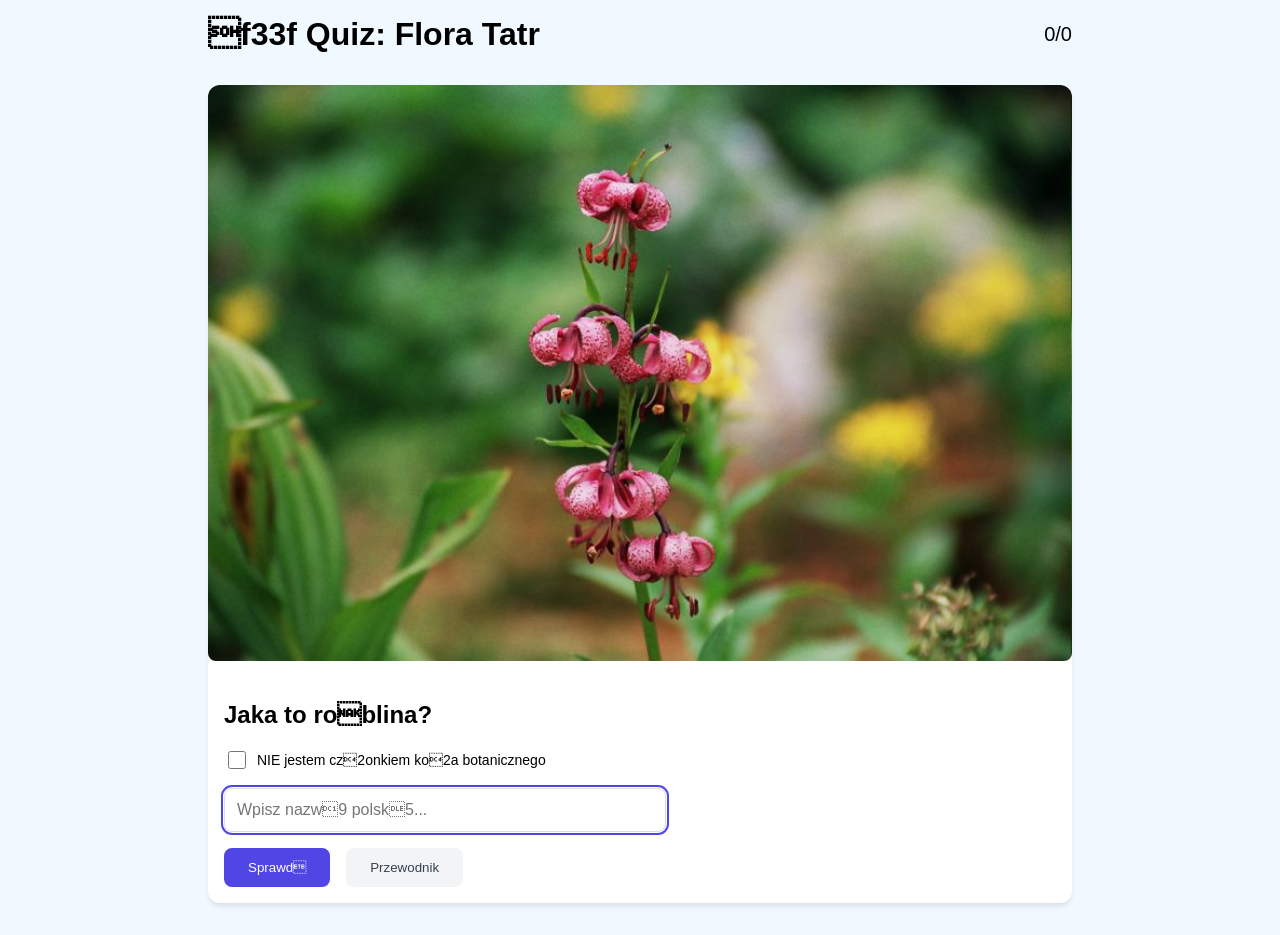
==== index.html @ af36da6c "Fix: usunięto zduplikowane funkcje i poprawiono błąd składni (brakujący przecinek w obiekcie Obuwik " ====
<!DOCTYPE html>
<html lang="pl">
<head>
<meta charset="UTF-8">
<meta name="viewport" content="width=device-width, initial-scale=1.0, viewport-fit=cover">
<title>Tatra Flora Quiz</title>
<style>
body{font-family:-apple-system,BlinkMacSystemFont,"Segoe UI",sans-serif;margin:0;padding:0;background:#f0f9ff;min-height:100vh;display:flex;flex-direction:column}
.container{flex:1;max-width:56rem;margin:0 auto;width:100%;padding:1rem;box-sizing:border-box}
.card{background:#fff;border-radius:0.75rem;box-shadow:0 4px 6px -1px rgba(0,0,0,0.1);margin-bottom:1rem;overflow:hidden}
.card img{width:100%;max-height:400px;object-fit:contain;background:#f8f9fa}
.card>div{padding:1rem}
.btn{padding:0.75rem 1.5rem;border-radius:0.5rem;border:none;cursor:pointer;font-weight:500}
.btn-primary{background:#4f46e5;color:#fff}
.btn-secondary{background:#f3f4f6;color:#374151}
.correct{background:#d1fae5;color:#065f46;padding:0.25rem 0.5rem;border-radius:9999px;font-size:0.75rem}
.wrong{background:#fee2e2;color:#991b1b;padding:0.25rem 0.5rem;border-radius:9999px;font-size:0.75rem}
.modal{position:fixed;top:0;left:0;right:0;bottom:0;background:rgba(0,0,0,0.5);display:flex;align-items:center;justify-content:center;padding:1rem;z-index:100}
.modal-content{background:#fff;border-radius:1rem;padding:1.5rem;max-width:42rem;width:100%;max-height:90vh;overflow-y:auto}
.grid2{display:grid;grid-template-columns:repeat(2,1fr);gap:1rem;margin:1rem 0}
.gallery{display:grid;grid-template-columns:repeat(auto-fit,minmax(120px,1fr));gap:0.75rem;margin:1rem 0}
.gallery img{width:100%;height:150px;object-fit:cover;border-radius:0.25rem}

/* Desktop and iPad - larger images */
@media (min-width: 769px) {
  .card img{max-height:600px}
  .gallery img{height:180px}
  .gallery{grid-template-columns:repeat(auto-fit,minmax(150px,1fr));gap:1rem}
}

/* Plants grid - multi-column layout for study mode */
#plants-grid {
  display: grid;
  grid-template-columns: repeat(auto-fill, minmax(280px, 1fr));
  gap: 1rem;
  width: 100%;
}

/* Responsive adjustments for plants grid */
@media (min-width: 1200px) {
  #plants-grid {
    grid-template-columns: repeat(auto-fill, minmax(250px, 1fr));
  }
}
@media (max-width: 768px) {
  #plants-grid {
    grid-template-columns: repeat(auto-fill, minmax(220px, 1fr));
  }
}
@media (max-width: 480px) {
  #plants-grid {
    grid-template-columns: 1fr;
  }
}

/* Mobile adjustments */
@media (max-width: 768px) {
  .container{padding:0.5rem}
  .card img{max-height:300px}
  .modal-content{max-width:95vw;padding:1rem}
  #answer-input{padding:0.875rem;font-size:1rem}
  body{padding-bottom: env(safe-area-inset-bottom, 0)}
}

/* iPhone specific */
@media (max-width: 400px) {
  .card img{max-height:250px}
  .container{padding:0.5rem 0.25rem}
}

/* Focus state */
#answer-input:focus{
  outline: 2px solid #4f46e5;
  outline-offset: 1px;
}

/* Prevent zoom on mobile */
input[type="text"]{
  font-size: 16px !important;
}


/* Answer options grid */
.answer-options {
  display: grid;
  grid-template-columns: repeat(2, 1fr);
  gap: 0.75rem;
  margin: 1rem 0;
}

.answer-option {
  padding: 0.75rem;
  border: 1px solid #ddd;
  border-radius: 0.5rem;
  background: #fff;
  cursor: pointer;
  text-align: center;
  transition: all 0.2s;
}

.answer-option:hover {
  background: #f8f9fa;
  border-color: #4f46e5;
}

.answer-option.selected {
  background: #4f46e5;
  color: #fff;
  border-color: #4f46e5;
}

.answer-option.correct-answer {
  background: #d1fae5;
  border-color: #065f46;
  color: #065f46;
}

.answer-option.wrong-answer {
  background: #fee2e2;
  border-color: #991b1b;
  color: #991b1b;
}

/* Checkbox styling */
.not-member-checkbox {
  display: flex;
  align-items: center;
  gap: 0.5rem;
  margin: 1rem 0;
  font-size: 0.875rem;
}

.not-member-checkbox input[type="checkbox"] {
  width: 18px;
  height: 18px;
  cursor: pointer;
}
</style>
</head>
<body>
<div id="app" style="flex:1;display:flex;flex-direction:column">
  <div class="container" id="main-container">
    <header style="display:flex;justify-content:space-between;align-items:center;margin-bottom:2rem">
      <h1 style="margin:0">f33f Quiz: Flora Tatr</h1>
      <span id="score" style="font-size:1.25rem;font-weight:500">0/0</span>
    </header>
    <div class="card" id="quiz-card">
      <img id="plant-image" src="" style="width:100%;max-height:600px;object-fit:contain;background:#f8f9fa;border-radius:0.5rem" />
      <div style="padding:1rem">
        <h2 id="question">Jaka to roblina?</h2>
        
        <!-- Checkbox for non-members -->
        <div class="not-member-checkbox">
          <input type="checkbox" id="not-member-checkbox" onchange="toggleAnswerOptions()" />
          <label for="not-member-checkbox">NIE jestem cz2onkiem ko2a botanicznego</label>
        </div>
        
        <!-- Standard text input -->
        <input type="text" id="answer-input" placeholder="Wpisz nazw9 polsk5..." style="width:50%;padding:0.75rem;border:1px solid #ddd;border-radius:0.5rem;margin:1rem 0" onkeypress="if(event.key==='Enter') checkAnswer()" />
        
        <!-- Answer options (hidden by default) -->
        <div id="answer-options-container" style="display: none;">
          <div class="answer-options" id="answer-options"></div>
        </div>
        
        <div style="display:flex;gap:1rem">
          <button onclick="checkAnswer()" class="btn btn-primary">Sprawd</button>
          <button onclick="showStudy()" class="btn btn-secondary">Przewodnik</button>
        </div>
      </div>
    </div>
    <div id="study-mode" style="display:none">
      <header style="margin-bottom:2rem">
        <h1 style="font-size:1.5rem;font-weight:700">f4da Przewodnik po florze Tatr</h1>
        <button onclick="showQuiz()" class="btn btn-primary">Wr207 do quizu</button>
      </header>
      <div id="plants-grid"></div>
    </div>
  </div>
  <div id="plant-modal" class="modal" style="display:none" onclick="closeModal()">
    <div class="modal-content" onclick="event.stopPropagation()">
      <h2 id="modal-title"></h2>
      <p id="modal-latin" style="font-style:italic"></p>
      <div class="gallery" id="modal-gallery"></div>
      <p id="modal-description"></p>
      <div class="grid2">
        <div><h4>Siedlisko:</h4><p id="modal-habitat"></p></div>
        <div><h4>Okres:</h4><p id="modal-bloom"></p></div>
        <div><h4>Wyst9powanie:</h4><p id="modal-altitude"></p></div>
        <div><h4>Strefy:</h4><p id="modal-zones"></p></div>
        <div><h4>Pod2oce:</h4><p id="modal-limestone"></p></div>
      </div>
      <h4>Cechy:</h4>
      <ul id="modal-characteristics" style="list-style-type:disc;list-style-position:inside"></ul>
      <button onclick="closeModal()" class="btn btn-primary">Zamknij</button>
    </div>
  </div>
</div>

<script>
// Function to get image URL - ONLY local images supported
function getWikiUrl(filename) {
  // Only local images are supported (in images/ folder)
  // This ensures we don't have issues with external sources
  if (filename.startsWith('images/')) {
    return filename;
  }
  
  // Fallback: if somehow a non-local path is used, return placeholder
  console.warn('Non-local image path detected:', filename);
  return 'data:image/svg+xml,%3Csvg xmlns=%22http://www.w3.org/2000/svg%22 viewBox=%220 0 400 200%22%3E%3Crect fill=%22%23f0f0f0%22 width=%22400%22 height=%22200%22/%3E%3Ctext x=%22200%22 y=%22100%22 text-anchor=%22middle%22 dy=%22.3em%22 fill=%22%23666%22 font-family=%22Arial%22 font-size=%2214%22%3ENo image%3C/text%3E%3C/svg%3E';
}


// Related plants for answer options (Tatra plants that are related to each other)
const relatedPlantsMap = {
  "Arcydziegiel litwor": ["Aster alpejski", "Sasanka alpejska", "Obuwik pospolity"],
  "Aster alpejski": ["Arcydziegiel litwor", "Sasanka alpejska", "Szafran spiski"],
  "Szafran spiski": ["Aster alpejski", "Sasanka alpejska", "Arcydziegiel litwor"],
  "Obuwik pospolity": ["Arcydziegiel litwor", "Aster alpejski", "Sasanka alpejska"],
  "Sasanka alpejska": ["Aster alpejski", "Arcydziegiel litwor", "Szafran spiski"],
  "Dziewi97si2 bez2odygowy": ["Aster alpejski", "Sasanka alpejska", "Lilia z2otog242w"],
  "Lilia z2otog242w": ["Dziewi97si2 bez2odygowy", "Aster alpejski", "Sasanka alpejska"]
};

const plants = [
  {
    id: 1,
    n: "Arcydzie9giel litwor",
    l: "Angelica archangelica",
    d: "Okaza2a roblina dorastaj5ca do 2,5 m wysokobci. 1odyga gruba, naga, bruzdowana. Libcie duce, 3-4-krotnie pierzaste. Kwiaty zebrane w duce, kuliste baldachy z2ocone, zielonkawo-c2te. Robnie w miejscach wilgotnych, na brzegach potok2w, w zio2oroblach wysokog2rskich.",
    h: "Zio2orobla, utrwalone piargi, brzegi potok2w",
    b: "VII-VIII",
    a: "700-2600m",
    z: ["regiel dolny", "regiel g2rny", "kosodrzewina", "hale", "turnie"],
    i: [
      "images/arcydziegiel_litwor_1.jpg",
      "images/arcydziegiel_litwor_2.jpg",
      "images/arcydziegiel_litwor_3.jpg",
      "images/arcydziegiel_litwor_4.jpg"
    ],
    c: ["Roblina dwuletnia i bylina", "Kwiaty zielonkawo-c2te", "Libcie ciemnozielone", "1odyga bruzdowana"],
    pL: false
  },
  {
    id: 2,
    n: "Aster alpejski",
    l: "Aster alpinus",
    d: "Bylina o wzniesionym, k9piastym pokroju, osi5gaj5ca 10-20 cm wysokobci. Libcie odziomkowe 2opatkowe, libcie 2odygowe lancetowate. Kwiaty j9zyczkowe fioletowe, rurkowate c2te, zebrane w koszyczki. Robnie na skalnych p2kach, w szczelinach ska2, na wirku wapiennym.",
    h: "Murawy, na pod2ocu zasobnym w w9glan wapnia",
    b: "VII-VIII",
    a: "700-2600m",
    z: ["regiel dolny", "regiel g2rny", "kosodrzewina", "hale", "turnie"],
    i: [
      "images/aster_alpejski_1.jpg",
      "images/aster_alpejski_2.jpg",
      "images/aster_alpejski_3.jpg",
      "images/aster_alpejski_4.jpg"
    ],
    c: ["Bylina z grubym, rozga29zionym k25czem", "Kwiaty fioletowe z c2tym brodkiem", "Roblina wapieniolubna", "Niska, k9pkowa"],
    pL: true
  },
  {
    id: 3,
    n: "Szafran spiski",
    l: "Crocus scepusiensis",
    d: "Niska roblina cebulowa osi5gaj5ca 5-15 cm wysokobci. Libcie w5skie, trawiaste, wyrastaj5ce bezpobrednio z cebuli. Kwiaty pojedyncze, fioletowe z bia2ymi paskami, z c2tym gard2em, pojawiaj5 si9 wczesn5 wiosn5. Robnie na trawiastych zboczach, w murawach i na skalistych terenach. Gatunek endemiczny dla Tatr Zachodnich.",
    h: "Murawy, trawiaste zbocza, tereny skaliste",
    b: "III-IV",
    a: "800-2000m",
    z: ["regiel dolny", "regiel g2rny", "kosodrzewina"],
    i: ["images/szafran_spiski_1.jpg",
      "images/szafran_spiski_2.jpeg",
      "images/szafran_spiski_3.jpeg",
      "images/szafran_spiski_4.jpeg"],
    c: ["Roblina cebulowa", "Kwiaty fioletowe z bia2ymi paskami", "Wczesnowiosenny", "Gatunek endemiczny Karpat Zachodnich"],
    pL: false
  },
  {
    id: 4,
    n: "Obuwik pospolity",
    l: "Cypripedium calceolus",
    d: "Bylina z rodziny storczykowatych, osi5gaj5ca 20-60 cm wysokobci. Charakterystyczne kwiaty w kszta2cie pantofelka, c2te z br5zowymi y2kami. Libcie szerokoeliptyczne, ow2osione. Robnie w cienistych lasach, na wilgotnych glebach wapiennych. Jedna z najpi9kniejszych i najrzadszych roblin tatrza4skich.",
    h: "Cieniste lasy libciaste i mieszane, wilgotne gleby wapienne",
    b: "V-VI",
    a: "500-1800m",
    z: ["regiel dolny", "regiel g2rny"],
    i: [
      "images/obuwik_pospolity_1.jpg",
      "images/obuwik_pospolity_2.jpg",
      "images/obuwik_pospolity_3.jpg",
      "images/obuwik_pospolity_4.jpg"
    ],
    c: ["Kwiat w kszta2cie pantofelka", "Roblina chroniona", "Wapieniolubna", "Siedlisko cieniste i wilgotne"],
    pL: true
  },
  {
    id: 5,
    n: "Sasanka alpejska",
    l: "Pulsatilla alpina",
    d: "Bylina z rodziny jaskrowatych, osi5gaj5ca 5-20 cm wysokobci. Libcie odziomkowe d2oniasto podzielone na w5skie odcinki, ow2osione. Kwiaty pojedyncze, dzwonkowate, bia2e do fioletowych, pojawiaj5 si9 wczesn5 wiosn5. Owocem jest nie2upka z puszystym ogonkiem. Robnie na trawiastych zboczach, w murawach alpejskich i na skalistych terenach. Gatunek charakterystyczny dla pi9tr alpejskiego i subalpejskiego.",
    h: "Murawy alpejskie, trawiaste zbocza, tereny skaliste",
    b: "V-VII",
    a: "1200-2500m",
    z: ["regiel g2rny", "kosodrzewina", "hale", "turnie"],
    i: [
      "images/sasanka_alpejska_1.jpg",
      "images/sasanka_alpejska_2.jpg",
      "images/sasanka_alpejska_3.jpg",
      "images/sasanka_alpejska_4.jpg"
    ],
    c: ["Bylina z rodziny jaskrowatych", "Kwiaty dzwonkowate bia2e do fioletowe", "Libcie ow2osione", "Roblina wiosennokwitn5ca"],
    pL: false
  },
  {
    id: 6,
    n: "Dziewi97si2 bez2odygowy",
    l: "Carlina acaulis",
    d: "Bylina z rodziny astrowatych, charakterystyczna budowa. Libcie odziomkowe, duce, kolczaste, bia2o ow2osione od spodu. Kwiaty r2owe, zebrane w duce koszyczki na szczycie 2odygi. Robnie na murawach, w zio2oroblach i na skalistych zboczach. Gatunek pospolity w Tatrach.",
    h: "Murawy, zio2orobla, skaliste zbocza",
    b: "VII-IX",
    a: "1000-2300m",
    z: ["regiel g2rny", "kosodrzewina", "hale"],
    i: [
      "images/dziewiecsil_bezlodygowy_1.jpg",
      "images/dziewiecsil_bezlodygowy_2.jpg",
      "images/dziewiecsil_bezlodygowy_3.jpg",
      "images/dziewiecsil_bezlodygowy_4.jpg"
    ],
    c: ["Libcie kolczaste", "Kwiaty r2owe", "Bylina wieloletnia", "Odporna na susz9"],
    pL: true
  },
  {
    id: 7,
    n: "Lilia z2otog242w",
    l: "Lilium martagon",
    d: "Okaza2a bylina cebulowa osi5gaj5ca 50-150 cm wysokobci. 1odyga prosta, libcie lancetowate, u2ocone w ok2ki. Kwiaty duce, dzwonkowate, purpurowo-czerwone z ciemnymi plamkami, zwisaj5ce. Robnie w cieniastych lasach, na wilgotnych glebach, w zaroblach. Jedna z najpi9kniejszych tatrza4skich roblin kwiatowych.",
    h: "Cieniste lasy libciaste, zarobla, wilgotne wiry",
    b: "VI-VII",
    a: "800-1800m",
    z: ["regiel dolny", "regiel g2rny"],
    i: [
      "images/lilia_zlotoglow_1.jpg",
      "images/lilia_zlotoglow_2.jpg",
      "images/lilia_zlotoglow_3.jpg",
      "images/lilia_zlotoglow_4.jpg"
    ],
    c: ["Kwiaty dzwonkowate purpurowo-czerwone", "Roblina cebulowa", "Chroniona", "Wilgociolubna"],
    pL: true
  },

];

let currentPlant = null;
let score = 0;
let attempts = 0;
let selectedOption = null;

function toggleAnswerOptions() {
  const checkbox = document.getElementById('not-member-checkbox');
  const optionsContainer = document.getElementById('answer-options-container');
  const textInput = document.getElementById('answer-input');
  
  if (checkbox.checked) {
    optionsContainer.style.display = 'block';
    textInput.style.display = 'none';
    generateAnswerOptions();
  } else {
    optionsContainer.style.display = 'none';
    textInput.style.display = 'block';
    selectedOption = null;
    updateAnswerOptions();
  }
}

function generateAnswerOptions() {
  if (!currentPlant) return;
  
  const optionsContainer = document.getElementById('answer-options');
  optionsContainer.innerHTML = '';
  
  const relatedPlants = relatedPlantsMap[currentPlant.n] || [];
  const wrongAnswers = [];
  const allPlants = plants.filter(p => p.n !== currentPlant.n);
  
  for (const relatedName of relatedPlants) {
    const relatedPlant = allPlants.find(p => p.n === relatedName);
    if (relatedPlant && wrongAnswers.length < 3) {
      wrongAnswers.push(relatedPlant.n);
    }
  }
  
  while (wrongAnswers.length < 3 && allPlants.length > 0) {
    const randomPlant = allPlants[Math.floor(Math.random() * allPlants.length)];
    if (!wrongAnswers.includes(randomPlant.n)) {
      wrongAnswers.push(randomPlant.n);
    }
  }
  
  const allOptions = [currentPlant.n, ...wrongAnswers];
  const shuffledOptions = shuffleArray(allOptions);
  
  shuffledOptions.forEach((option, index) => {
    const optionElement = document.createElement('div');
    optionElement.className = 'answer-option';
    optionElement.textContent = option;
    optionElement.onclick = () => selectAnswerOption(option, optionElement);
    optionsContainer.appendChild(optionElement);
  });
}

function shuffleArray(array) {
  const newArray = [...array];
  for (let i = newArray.length - 1; i > 0; i--) {
    const j = Math.floor(Math.random() * (i + 1));
    [newArray[i], newArray[j]] = [newArray[j], newArray[i]];
  }
  return newArray;
}

function selectAnswerOption(option, element) {
  const allOptions = document.querySelectorAll('.answer-option');
  allOptions.forEach(opt => {
    opt.classList.remove('selected');
  });
  element.classList.add('selected');
  selectedOption = option;
  
  // Auto-check: od razu sprawdz odpowiedz po wyborze
  const checkbox = document.getElementById('not-member-checkbox');
  if (checkbox.checked) {
    checkAnswer();
  }
}

function updateAnswerOptions() {
  if (!currentPlant) return;
  
  const options = document.querySelectorAll('.answer-option');
  options.forEach(opt => {
    if (opt.textContent === currentPlant.n) {
      opt.classList.add('correct-answer');
      opt.classList.remove('wrong-answer', 'selected');
    } else {
      opt.classList.add('wrong-answer');
      opt.classList.remove('correct-answer', 'selected');
    }
  });
}

// Mobile keyboard handling
function adjustLayoutForKeyboard() {
  const container = document.getElementById('main-container');
  const input = document.getElementById('answer-input');
  
  if (/iPhone|iPad|iPod/i.test(navigator.userAgent)) {
    input.addEventListener('focus', function() {
      setTimeout(() => {
        container.style.paddingBottom = '200px';
        window.scrollTo({ top: 0, behavior: 'smooth' });
      }, 100);
    });
    
    input.addEventListener('blur', function() {
      container.style.paddingBottom = '';
    });
  }
}

function showQuiz() {
  document.getElementById('quiz-card').style.display = 'block';
  document.getElementById('study-mode').style.display = 'none';
  nextPlant();
  adjustLayoutForKeyboard();
}

function showStudy() {
  document.getElementById('quiz-card').style.display = 'none';
  document.getElementById('study-mode').style.display = 'block';
  renderPlantsGrid();
}

function nextPlant() {
  currentPlant = plants[Math.floor(Math.random() * plants.length)];
  // Randomly select one of the plant's images
  const randomImageIndex = Math.floor(Math.random() * currentPlant.i.length);
  const imgUrl = getWikiUrl(currentPlant.i[randomImageIndex]);
  document.getElementById('plant-image').src = imgUrl;
  document.getElementById('answer-input').value = '';
  document.getElementById('question').textContent = 'Jaka to roblina?';
  document.getElementById('score').textContent = score + '/' + attempts;
  document.getElementById('answer-input').style.display = 'block';
  document.getElementById('not-member-checkbox').checked = false;
  document.getElementById('answer-options-container').style.display = 'none';
  selectedOption = null;
  document.getElementById('answer-input').focus();
}

function checkAnswer() {
  const checkbox = document.getElementById('not-member-checkbox');
  const userAnswer = document.getElementById('answer-input').value.trim();
  
  if (!currentPlant) return;

  attempts++;
  document.getElementById('score').textContent = score + '/' + attempts;

  let isCorrect = false;
  
  if (checkbox.checked) {
    if (selectedOption === currentPlant.n) {
      isCorrect = true;
      score++;
      document.getElementById('question').innerHTML = '<span class="correct">f5f7 Poprawna odpowiedz!</span> ' + currentPlant.n;
      updateAnswerOptions();
    } else if (selectedOption) {
      document.getElementById('question').innerHTML = '<span class="wrong">f534 Sprobuj ponownie</span> ' + currentPlant.n;
      updateAnswerOptions();
    } else {
      document.getElementById('question').innerHTML = '<span class="wrong">f534 Wybierz odpowiedz</span> ' + currentPlant.n;
      return;
    }
  } else {
    if (!userAnswer) return;
    
    if (userAnswer.toLowerCase() === currentPlant.n.toLowerCase()) {
      isCorrect = true;
      score++;
      document.getElementById('question').innerHTML = '<span class="correct">f5f7 Poprawna odpowiedz!</span> ' + currentPlant.n;
    } else {
      document.getElementById('question').innerHTML = '<span class="wrong">f534 Sprobuj ponownie</span> ' + currentPlant.n;
    }
  }

  if (checkbox.checked) {
    const allOptions = document.querySelectorAll('.answer-option');
    allOptions.forEach(opt => {
      opt.style.cursor = 'not-allowed';
      opt.onclick = null;
    });
  } else {
    document.getElementById('answer-input').style.display = 'none';
  }

  // Show plant details in modal after checking answer
  setTimeout(() => {
    showPlantDetails(currentPlant);
  }, 500);
}

function renderPlantsGrid() {
  const grid = document.getElementById('plants-grid');
  grid.innerHTML = '';
  plants.forEach(plant => {
    const card = document.createElement('div');
    card.className = 'card';
    card.onclick = () => showPlantDetails(plant);
    const imgUrl = getWikiUrl(plant.i[0]);
    card.innerHTML = `
      <img src="${imgUrl}" alt="${plant.n}" style="width:100%;max-height:400px;object-fit:contain;background:#f8f9fa" onerror="this.src='data:image/svg+xml,%3Csvg xmlns=%22http://www.w3.org/2000/svg%22 viewBox=%220 0 400 200%22%3E%3Crect fill=%22%23f0f0f0%22 width=%22400%22 height=%22200%22/%3E%3Ctext x=%22200%22 y=%22100%22 text-anchor=%22middle%22 dy=%22.3em%22 fill=%22%23666%22 font-family=%22Arial%22 font-size=%2214%22%3ENo image%3C/text%3E%3C/svg%3E'"; this.style.background='%23f8f9fa'">
      <div>
        <h3>${plant.n}</h3>
        <p style="font-size:0.875rem;color:#666">${plant.l}</p>
        <p style="font-size:0.875rem;color:#2563eb;margin-top:0.5rem">Kliknij, aby zobaczyc wiecej</p>
      </div>
    `;
    grid.appendChild(card);
  });
}

function showPlantDetails(plant, isCorrect = null) {
  document.getElementById('modal-title').textContent = plant.n;
  document.getElementById('modal-latin').textContent = plant.l;
  
  document.getElementById('modal-description').textContent = plant.d;
  document.getElementById('modal-habitat').textContent = plant.h;
  document.getElementById('modal-bloom').textContent = plant.b;
  document.getElementById('modal-altitude').textContent = plant.a;
  document.getElementById('modal-zones').textContent = plant.z.join(', ');
  document.getElementById('modal-limestone').textContent = plant.pL ? 'Woli podloze wapienne' : 'Spotykana glownie na granicie i wapieniu';
  
  // Render gallery with all plant images
  const gallery = document.getElementById('modal-gallery');
  gallery.innerHTML = '';
  plant.i.forEach(imgPath => {
    const img = document.createElement('img');
    const imgUrl = getWikiUrl(imgPath);
    img.src = imgUrl;
    img.alt = plant.n;
    img.onerror = function() {
      this.src = 'data:image/svg+xml,%3Csvg xmlns=%22http://www.w3.org/2000/svg%22 width=%22100%22 height=%22100%22%3E%3Crect fill=%22%23ddd%22 width=%22100%22 height=%22100%22/%3E%3Ctext x=%2250%25%22 y=%2250%25%22 text-anchor=%22middle%22 dy=%22.3em%22 fill=%22%23999%22 font-size=%2212%22%3ENo img%3C/text%3E%3C/svg%3E';
    };
    gallery.appendChild(img);
  });
  
  const charList = document.getElementById('modal-characteristics');
  charList.innerHTML = '';
  plant.c.forEach(char => {
    const li = document.createElement('li');
    li.textContent = char;
    charList.appendChild(li);
  });
  document.getElementById('plant-modal').style.display = 'flex';
}

function closeModal() {
  document.getElementById('plant-modal').style.display = 'none';
  // Continue to next plant after closing modal
  setTimeout(() => {
    nextPlant();
  }, 300);
}

// Initialize
showQuiz();

// Handle keyboard visibility changes (iOS)
window.visualViewport?.addEventListener('resize', function() {
  const container = document.getElementById('main-container');
  if (window.visualViewport.height < window.innerHeight * 0.7) {
    container.style.paddingBottom = '150px';
  } else {
    container.style.paddingBottom = '';
  }
});
</script>
</body>
</html>
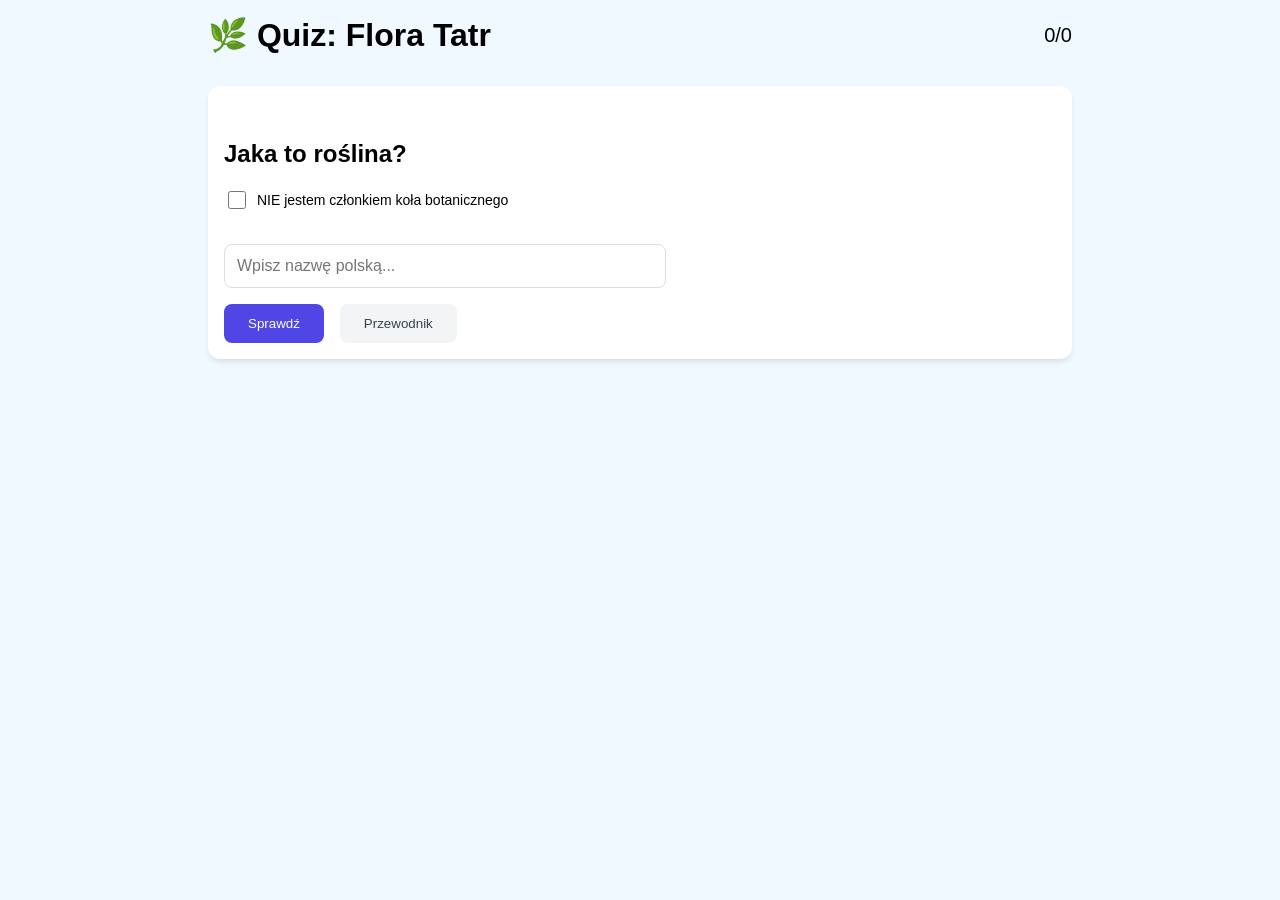
==== commit b2ff9322: "Fix: usunięto zduplikowane funkcje i zduplikowaną mapę relatedPlantsMap, dodano brakujący przecinek " ====
--- a/index.html
+++ b/index.html
@@ -141,22 +141,22 @@
 <div id="app" style="flex:1;display:flex;flex-direction:column">
   <div class="container" id="main-container">
     <header style="display:flex;justify-content:space-between;align-items:center;margin-bottom:2rem">
-      <h1 style="margin:0">f33f Quiz: Flora Tatr</h1>
+      <h1 style="margin:0">🌿 Quiz: Flora Tatr</h1>
       <span id="score" style="font-size:1.25rem;font-weight:500">0/0</span>
     </header>
     <div class="card" id="quiz-card">
       <img id="plant-image" src="" style="width:100%;max-height:600px;object-fit:contain;background:#f8f9fa;border-radius:0.5rem" />
       <div style="padding:1rem">
-        <h2 id="question">Jaka to roblina?</h2>
+        <h2 id="question">Jaka to roślina?</h2>
         
         <!-- Checkbox for non-members -->
         <div class="not-member-checkbox">
           <input type="checkbox" id="not-member-checkbox" onchange="toggleAnswerOptions()" />
-          <label for="not-member-checkbox">NIE jestem cz2onkiem ko2a botanicznego</label>
+          <label for="not-member-checkbox">NIE jestem członkiem koła botanicznego</label>
         </div>
         
         <!-- Standard text input -->
-        <input type="text" id="answer-input" placeholder="Wpisz nazw9 polsk5..." style="width:50%;padding:0.75rem;border:1px solid #ddd;border-radius:0.5rem;margin:1rem 0" onkeypress="if(event.key==='Enter') checkAnswer()" />
+        <input type="text" id="answer-input" placeholder="Wpisz nazwę polską..." style="width:50%;padding:0.75rem;border:1px solid #ddd;border-radius:0.5rem;margin:1rem 0" onkeypress="if(event.key==='Enter') checkAnswer()" />
         
         <!-- Answer options (hidden by default) -->
         <div id="answer-options-container" style="display: none;">
@@ -164,15 +164,15 @@
         </div>
         
         <div style="display:flex;gap:1rem">
-          <button onclick="checkAnswer()" class="btn btn-primary">Sprawd</button>
+          <button onclick="checkAnswer()" class="btn btn-primary">Sprawdź</button>
           <button onclick="showStudy()" class="btn btn-secondary">Przewodnik</button>
         </div>
       </div>
     </div>
     <div id="study-mode" style="display:none">
       <header style="margin-bottom:2rem">
-        <h1 style="font-size:1.5rem;font-weight:700">f4da Przewodnik po florze Tatr</h1>
-        <button onclick="showQuiz()" class="btn btn-primary">Wr207 do quizu</button>
+        <h1 style="font-size:1.5rem;font-weight:700">📚 Przewodnik po florze Tatr</h1>
+        <button onclick="showQuiz()" class="btn btn-primary">Wróć do quizu</button>
       </header>
       <div id="plants-grid"></div>
     </div>
@@ -186,9 +186,9 @@
       <div class="grid2">
         <div><h4>Siedlisko:</h4><p id="modal-habitat"></p></div>
         <div><h4>Okres:</h4><p id="modal-bloom"></p></div>
-        <div><h4>Wyst9powanie:</h4><p id="modal-altitude"></p></div>
+        <div><h4>Występowanie:</h4><p id="modal-altitude"></p></div>
         <div><h4>Strefy:</h4><p id="modal-zones"></p></div>
-        <div><h4>Pod2oce:</h4><p id="modal-limestone"></p></div>
+        <div><h4>Podłoże:</h4><p id="modal-limestone"></p></div>
       </div>
       <h4>Cechy:</h4>
       <ul id="modal-characteristics" style="list-style-type:disc;list-style-position:inside"></ul>
@@ -219,133 +219,134 @@
   "Szafran spiski": ["Aster alpejski", "Sasanka alpejska", "Arcydziegiel litwor"],
   "Obuwik pospolity": ["Arcydziegiel litwor", "Aster alpejski", "Sasanka alpejska"],
   "Sasanka alpejska": ["Aster alpejski", "Arcydziegiel litwor", "Szafran spiski"],
-  "Dziewi97si2 bez2odygowy": ["Aster alpejski", "Sasanka alpejska", "Lilia z2otog242w"],
-  "Lilia z2otog242w": ["Dziewi97si2 bez2odygowy", "Aster alpejski", "Sasanka alpejska"]
+  "Dziewięćsił bezłodygowy": ["Aster alpejski", "Sasanka alpejska", "Lilia złotogłów"],
+  "Lilia złotogłów": ["Dziewięćsił bezłodygowy", "Aster alpejski", "Sasanka alpejska"]
 };
 
 const plants = [
   {
     id: 1,
-    n: "Arcydzie9giel litwor",
+    n: "Arcydzięgiel litwor",
     l: "Angelica archangelica",
-    d: "Okaza2a roblina dorastaj5ca do 2,5 m wysokobci. 1odyga gruba, naga, bruzdowana. Libcie duce, 3-4-krotnie pierzaste. Kwiaty zebrane w duce, kuliste baldachy z2ocone, zielonkawo-c2te. Robnie w miejscach wilgotnych, na brzegach potok2w, w zio2oroblach wysokog2rskich.",
-    h: "Zio2orobla, utrwalone piargi, brzegi potok2w",
+    d: "Okazała roślina dorastająca do 2,5 m wysokości. Łodyga gruba, naga, bruzdowana. Liście duże, 3-4-krotnie pierzaste. Kwiaty zebrane w duże, kuliste baldachy złocone, zielonkawo-żółte. Rośnie w miejscach wilgotnych, na brzegach potoków, w ziołoroślach wysokogórskich.",
+    h: "Ziołorośla, utrwalone piargi, brzegi potoków",
     b: "VII-VIII",
     a: "700-2600m",
-    z: ["regiel dolny", "regiel g2rny", "kosodrzewina", "hale", "turnie"],
+    z: ["regiel dolny", "regiel górny", "kosodrzewina", "hale", "turnie"],
     i: [
       "images/arcydziegiel_litwor_1.jpg",
       "images/arcydziegiel_litwor_2.jpg",
       "images/arcydziegiel_litwor_3.jpg",
       "images/arcydziegiel_litwor_4.jpg"
     ],
-    c: ["Roblina dwuletnia i bylina", "Kwiaty zielonkawo-c2te", "Libcie ciemnozielone", "1odyga bruzdowana"],
+    c: ["Roślina dwuletnia i bylina", "Kwiaty zielonkawo-żółte", "Liście ciemnozielone", "Łodyga bruzdowana"],
     pL: false
   },
   {
     id: 2,
     n: "Aster alpejski",
     l: "Aster alpinus",
-    d: "Bylina o wzniesionym, k9piastym pokroju, osi5gaj5ca 10-20 cm wysokobci. Libcie odziomkowe 2opatkowe, libcie 2odygowe lancetowate. Kwiaty j9zyczkowe fioletowe, rurkowate c2te, zebrane w koszyczki. Robnie na skalnych p2kach, w szczelinach ska2, na wirku wapiennym.",
-    h: "Murawy, na pod2ocu zasobnym w w9glan wapnia",
+    d: "Bylina o wzniesionym, kępiastym pokroju, osiągająca 10-20 cm wysokości. Liście odziomkowe łopatkowe, liście łodygowe lancetowate. Kwiaty języczkowe fioletowe, rurkowate żółte, zebrane w koszyczki. Rośnie na skalnych półkach, w szczelinach skał, na żwirku wapiennym.",
+    h: "Murawy, na podłożu zasobnym w węglan wapnia",
     b: "VII-VIII",
     a: "700-2600m",
-    z: ["regiel dolny", "regiel g2rny", "kosodrzewina", "hale", "turnie"],
+    z: ["regiel dolny", "regiel górny", "kosodrzewina", "hale", "turnie"],
     i: [
       "images/aster_alpejski_1.jpg",
       "images/aster_alpejski_2.jpg",
       "images/aster_alpejski_3.jpg",
       "images/aster_alpejski_4.jpg"
     ],
-    c: ["Bylina z grubym, rozga29zionym k25czem", "Kwiaty fioletowe z c2tym brodkiem", "Roblina wapieniolubna", "Niska, k9pkowa"],
+    c: ["Bylina z grubym, rozgałęzionym kłączem", "Kwiaty fioletowe z żółtym środkiem", "Roślina wapieniolubna", "Niska, kępkowa"],
     pL: true
   },
   {
     id: 3,
     n: "Szafran spiski",
     l: "Crocus scepusiensis",
-    d: "Niska roblina cebulowa osi5gaj5ca 5-15 cm wysokobci. Libcie w5skie, trawiaste, wyrastaj5ce bezpobrednio z cebuli. Kwiaty pojedyncze, fioletowe z bia2ymi paskami, z c2tym gard2em, pojawiaj5 si9 wczesn5 wiosn5. Robnie na trawiastych zboczach, w murawach i na skalistych terenach. Gatunek endemiczny dla Tatr Zachodnich.",
+    d: "Niska roślina cebulowa osiągająca 5-15 cm wysokości. Liście wąskie, trawiaste, wyrastające bezpośrednio z cebuli. Kwiaty pojedyncze, fioletowe z białymi paskami, z żółtym gardłem, pojawiają się wczesną wiosną. Rośnie na trawiastych zboczach, w murawach i na skalistych terenach. Gatunek endemiczny dla Tatr Zachodnich.",
     h: "Murawy, trawiaste zbocza, tereny skaliste",
     b: "III-IV",
     a: "800-2000m",
-    z: ["regiel dolny", "regiel g2rny", "kosodrzewina"],
+    z: ["regiel dolny", "regiel górny", "kosodrzewina"],
     i: ["images/szafran_spiski_1.jpg",
       "images/szafran_spiski_2.jpeg",
       "images/szafran_spiski_3.jpeg",
       "images/szafran_spiski_4.jpeg"],
-    c: ["Roblina cebulowa", "Kwiaty fioletowe z bia2ymi paskami", "Wczesnowiosenny", "Gatunek endemiczny Karpat Zachodnich"],
+    c: ["Roślina cebulowa", "Kwiaty fioletowe z białymi paskami", "Wczesnowiosenny", "Gatunek endemiczny Karpat Zachodnich"],
     pL: false
   },
   {
     id: 4,
     n: "Obuwik pospolity",
     l: "Cypripedium calceolus",
-    d: "Bylina z rodziny storczykowatych, osi5gaj5ca 20-60 cm wysokobci. Charakterystyczne kwiaty w kszta2cie pantofelka, c2te z br5zowymi y2kami. Libcie szerokoeliptyczne, ow2osione. Robnie w cienistych lasach, na wilgotnych glebach wapiennych. Jedna z najpi9kniejszych i najrzadszych roblin tatrza4skich.",
-    h: "Cieniste lasy libciaste i mieszane, wilgotne gleby wapienne",
+    d: "Bylina z rodziny storczykowatych, osiągająca 20-60 cm wysokości. Charakterystyczne kwiaty w kształcie pantofelka, żółte z brązowymi żyłkami. Liście szerokoeliptyczne, owłosione. Rośnie w cienistych lasach, na wilgotnych glebach wapiennych. Jedna z najpiękniejszych i najrzadszych roślin tatrzańskich.",
+    h: "Cieniste lasy liściaste i mieszane, wilgotne gleby wapienne",
     b: "V-VI",
     a: "500-1800m",
-    z: ["regiel dolny", "regiel g2rny"],
+    z: ["regiel dolny", "regiel górny"],
     i: [
       "images/obuwik_pospolity_1.jpg",
       "images/obuwik_pospolity_2.jpg",
       "images/obuwik_pospolity_3.jpg",
       "images/obuwik_pospolity_4.jpg"
     ],
-    c: ["Kwiat w kszta2cie pantofelka", "Roblina chroniona", "Wapieniolubna", "Siedlisko cieniste i wilgotne"],
-    pL: true
-  },
+    c: ["Kwiat w kształcie pantofelka", "Roślina chroniona", "Wapieniolubna", "Siedlisko cieniste i wilgotne"]
+    , pL: true
+  }
+,
   {
     id: 5,
     n: "Sasanka alpejska",
     l: "Pulsatilla alpina",
-    d: "Bylina z rodziny jaskrowatych, osi5gaj5ca 5-20 cm wysokobci. Libcie odziomkowe d2oniasto podzielone na w5skie odcinki, ow2osione. Kwiaty pojedyncze, dzwonkowate, bia2e do fioletowych, pojawiaj5 si9 wczesn5 wiosn5. Owocem jest nie2upka z puszystym ogonkiem. Robnie na trawiastych zboczach, w murawach alpejskich i na skalistych terenach. Gatunek charakterystyczny dla pi9tr alpejskiego i subalpejskiego.",
+    d: "Bylina z rodziny jaskrowatych, osiągająca 5-20 cm wysokości. Liście odziomkowe dłoniasto podzielone na wąskie odcinki, owłosione. Kwiaty pojedyncze, dzwonkowate, białe do fioletowych, pojawiają się wczesną wiosną. Owocem jest niełupka z puszystym ogonkiem. Rośnie na trawiastych zboczach, w murawach alpejskich i na skalistych terenach. Gatunek charakterystyczny dla piętr alpejskiego i subalpejskiego.",
     h: "Murawy alpejskie, trawiaste zbocza, tereny skaliste",
     b: "V-VII",
     a: "1200-2500m",
-    z: ["regiel g2rny", "kosodrzewina", "hale", "turnie"],
+    z: ["regiel górny", "kosodrzewina", "hale", "turnie"],
     i: [
       "images/sasanka_alpejska_1.jpg",
       "images/sasanka_alpejska_2.jpg",
       "images/sasanka_alpejska_3.jpg",
       "images/sasanka_alpejska_4.jpg"
     ],
-    c: ["Bylina z rodziny jaskrowatych", "Kwiaty dzwonkowate bia2e do fioletowe", "Libcie ow2osione", "Roblina wiosennokwitn5ca"],
+    c: ["Bylina z rodziny jaskrowatych", "Kwiaty dzwonkowate białe do fioletowe", "Liście owłosione", "Roślina wiosennokwitnąca"],
     pL: false
   },
   {
     id: 6,
-    n: "Dziewi97si2 bez2odygowy",
+    n: "Dziewięćsił bezłodygowy",
     l: "Carlina acaulis",
-    d: "Bylina z rodziny astrowatych, charakterystyczna budowa. Libcie odziomkowe, duce, kolczaste, bia2o ow2osione od spodu. Kwiaty r2owe, zebrane w duce koszyczki na szczycie 2odygi. Robnie na murawach, w zio2oroblach i na skalistych zboczach. Gatunek pospolity w Tatrach.",
-    h: "Murawy, zio2orobla, skaliste zbocza",
+    d: "Bylina z rodziny astrowatych, charakterystyczna budowa. Liście odziomkowe, duże, kolczaste, biało owłosione od spodu. Kwiaty różowe, zebrane w duże koszyczki na szczycie łodygi. Rośnie na murawach, w ziołoroślach i na skalistych zboczach. Gatunek pospolity w Tatrach.",
+    h: "Murawy, ziołorośla, skaliste zbocza",
     b: "VII-IX",
     a: "1000-2300m",
-    z: ["regiel g2rny", "kosodrzewina", "hale"],
+    z: ["regiel górny", "kosodrzewina", "hale"],
     i: [
       "images/dziewiecsil_bezlodygowy_1.jpg",
       "images/dziewiecsil_bezlodygowy_2.jpg",
       "images/dziewiecsil_bezlodygowy_3.jpg",
       "images/dziewiecsil_bezlodygowy_4.jpg"
     ],
-    c: ["Libcie kolczaste", "Kwiaty r2owe", "Bylina wieloletnia", "Odporna na susz9"],
+    c: ["Liście kolczaste", "Kwiaty różowe", "Bylina wieloletnia", "Odporna na suszę"],
     pL: true
   },
   {
     id: 7,
-    n: "Lilia z2otog242w",
+    n: "Lilia złotogłów",
     l: "Lilium martagon",
-    d: "Okaza2a bylina cebulowa osi5gaj5ca 50-150 cm wysokobci. 1odyga prosta, libcie lancetowate, u2ocone w ok2ki. Kwiaty duce, dzwonkowate, purpurowo-czerwone z ciemnymi plamkami, zwisaj5ce. Robnie w cieniastych lasach, na wilgotnych glebach, w zaroblach. Jedna z najpi9kniejszych tatrza4skich roblin kwiatowych.",
-    h: "Cieniste lasy libciaste, zarobla, wilgotne wiry",
+    d: "Okazała bylina cebulowa osiągająca 50-150 cm wysokości. Łodyga prosta, liście lancetowate, ułożone w okółki. Kwiaty duże, dzwonkowate, purpurowo-czerwone z ciemnymi plamkami, zwisające. Rośnie w cieniastych lasach, na wilgotnych glebach, w zaroślach. Jedna z najpiękniejszych tatrzańskich roślin kwiatowych.",
+    h: "Cieniste lasy liściaste, zarośla, wilgotne żwiry",
     b: "VI-VII",
     a: "800-1800m",
-    z: ["regiel dolny", "regiel g2rny"],
+    z: ["regiel dolny", "regiel górny"],
     i: [
       "images/lilia_zlotoglow_1.jpg",
       "images/lilia_zlotoglow_2.jpg",
       "images/lilia_zlotoglow_3.jpg",
       "images/lilia_zlotoglow_4.jpg"
     ],
-    c: ["Kwiaty dzwonkowate purpurowo-czerwone", "Roblina cebulowa", "Chroniona", "Wilgociolubna"],
+    c: ["Kwiaty dzwonkowate purpurowo-czerwone", "Roślina cebulowa", "Chroniona", "Wilgociolubna"],
     pL: true
   },
 
@@ -355,6 +356,8 @@
 let score = 0;
 let attempts = 0;
 let selectedOption = null;
+let selectedOption = null;
+
 
 function toggleAnswerOptions() {
   const checkbox = document.getElementById('not-member-checkbox');
@@ -425,12 +428,6 @@
   });
   element.classList.add('selected');
   selectedOption = option;
-  
-  // Auto-check: od razu sprawdz odpowiedz po wyborze
-  const checkbox = document.getElementById('not-member-checkbox');
-  if (checkbox.checked) {
-    checkAnswer();
-  }
 }
 
 function updateAnswerOptions() {
@@ -444,6 +441,11 @@
     } else {
       opt.classList.add('wrong-answer');
       opt.classList.remove('correct-answer', 'selected');
+    }
+  });
+}
+
+
     }
   });
 }
@@ -487,7 +489,7 @@
   const imgUrl = getWikiUrl(currentPlant.i[randomImageIndex]);
   document.getElementById('plant-image').src = imgUrl;
   document.getElementById('answer-input').value = '';
-  document.getElementById('question').textContent = 'Jaka to roblina?';
+  document.getElementById('question').textContent = 'Jaka to roślina?';
   document.getElementById('score').textContent = score + '/' + attempts;
   document.getElementById('answer-input').style.display = 'block';
   document.getElementById('not-member-checkbox').checked = false;
@@ -511,13 +513,13 @@
     if (selectedOption === currentPlant.n) {
       isCorrect = true;
       score++;
-      document.getElementById('question').innerHTML = '<span class="correct">f5f7 Poprawna odpowiedz!</span> ' + currentPlant.n;
+      document.getElementById('question').innerHTML = '<span class="correct">✓ Poprawna odpowiedź!</span> ' + currentPlant.n;
       updateAnswerOptions();
     } else if (selectedOption) {
-      document.getElementById('question').innerHTML = '<span class="wrong">f534 Sprobuj ponownie</span> ' + currentPlant.n;
+      document.getElementById('question').innerHTML = '<span class="wrong">✗ Spróbuj ponownie</span> ' + currentPlant.n;
       updateAnswerOptions();
     } else {
-      document.getElementById('question').innerHTML = '<span class="wrong">f534 Wybierz odpowiedz</span> ' + currentPlant.n;
+      document.getElementById('question').innerHTML = '<span class="wrong">✗ Wybierz odpowiedź</span> ' + currentPlant.n;
       return;
     }
   } else {
@@ -526,9 +528,9 @@
     if (userAnswer.toLowerCase() === currentPlant.n.toLowerCase()) {
       isCorrect = true;
       score++;
-      document.getElementById('question').innerHTML = '<span class="correct">f5f7 Poprawna odpowiedz!</span> ' + currentPlant.n;
+      document.getElementById('question').innerHTML = '<span class="correct">✓ Poprawna odpowiedź!</span> ' + currentPlant.n;
     } else {
-      document.getElementById('question').innerHTML = '<span class="wrong">f534 Sprobuj ponownie</span> ' + currentPlant.n;
+      document.getElementById('question').innerHTML = '<span class="wrong">✗ Spróbuj ponownie</span> ' + currentPlant.n;
     }
   }
 
@@ -561,7 +563,7 @@
       <div>
         <h3>${plant.n}</h3>
         <p style="font-size:0.875rem;color:#666">${plant.l}</p>
-        <p style="font-size:0.875rem;color:#2563eb;margin-top:0.5rem">Kliknij, aby zobaczyc wiecej</p>
+        <p style="font-size:0.875rem;color:#2563eb;margin-top:0.5rem">Kliknij, aby zobaczyć więcej</p>
       </div>
     `;
     grid.appendChild(card);
@@ -572,12 +574,25 @@
   document.getElementById('modal-title').textContent = plant.n;
   document.getElementById('modal-latin').textContent = plant.l;
   
+  // Pokaż informację o poprawności odpowiedzi
+  const resultDiv = document.getElementById('answer-result');
+  if (resultDiv) {
+    if (isCorrect === true) {
+      resultDiv.innerHTML = '<span class="correct">✓ Poprawna odpowiedź!</span>';
+      resultDiv.style.display = 'block';
+    } else if (isCorrect === false) {
+      resultDiv.innerHTML = '<span class="wrong">✗ Spróbuj ponownie</span>';
+      resultDiv.style.display = 'block';
+    } else {
+      resultDiv.style.display = 'none';
+    }
+  }
   document.getElementById('modal-description').textContent = plant.d;
   document.getElementById('modal-habitat').textContent = plant.h;
   document.getElementById('modal-bloom').textContent = plant.b;
   document.getElementById('modal-altitude').textContent = plant.a;
   document.getElementById('modal-zones').textContent = plant.z.join(', ');
-  document.getElementById('modal-limestone').textContent = plant.pL ? 'Woli podloze wapienne' : 'Spotykana glownie na granicie i wapieniu';
+  document.getElementById('modal-limestone').textContent = plant.pL ? 'Woli podłoże wapienne' : 'Spotykana głównie na granicie i wapieniu';
   
   // Render gallery with all plant images
   const gallery = document.getElementById('modal-gallery');
@@ -605,6 +620,7 @@
 
 function closeModal() {
   document.getElementById('plant-modal').style.display = 'none';
+  document.getElementById('answer-result').style.display = 'none';
   // Continue to next plant after closing modal
   setTimeout(() => {
     nextPlant();
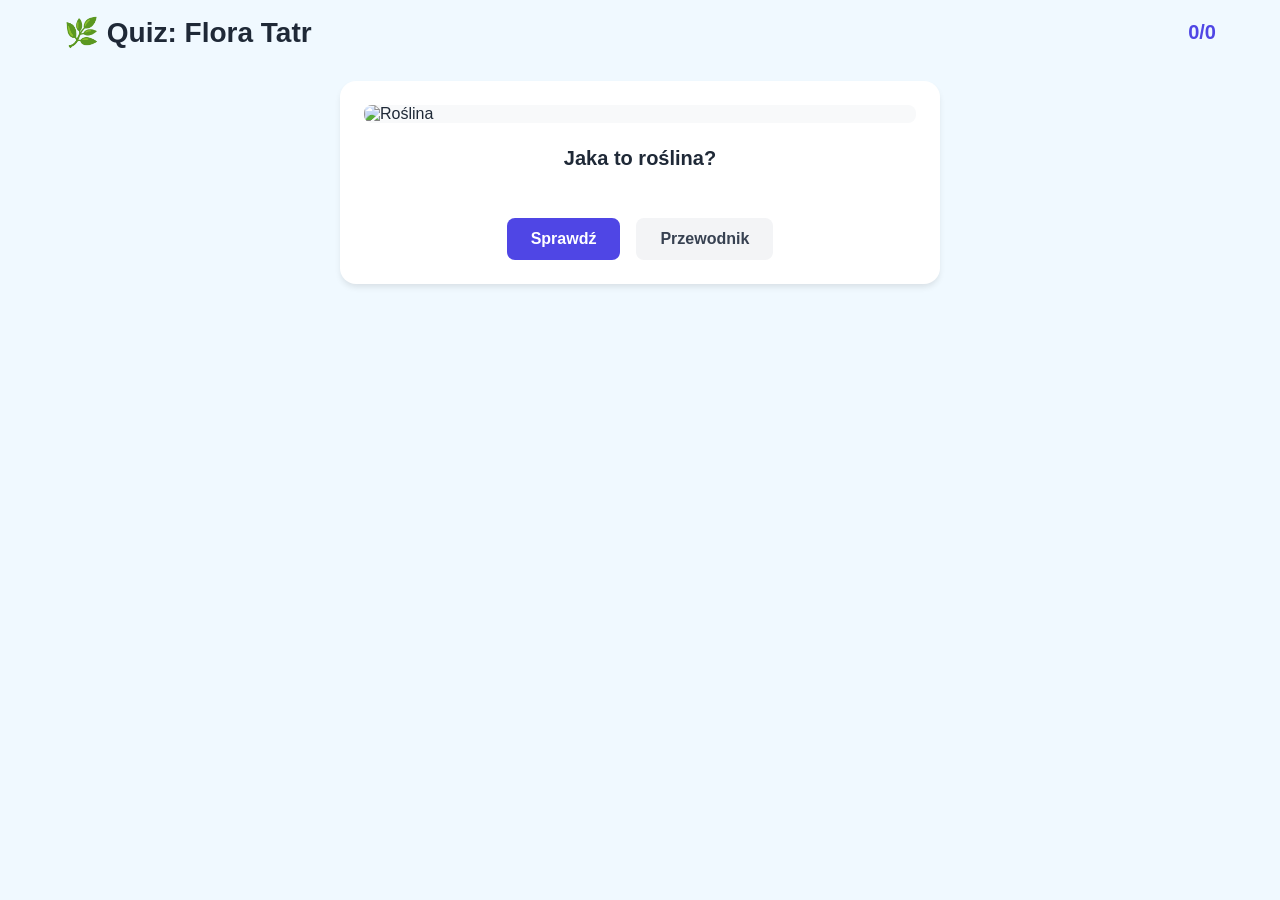
==== commit ac7ff05a: "Refactor: Przebudowa na Flask + GitHub Pages - Backend: Flask (PythonAnywhere) z API REST - Frontend" ====
--- a/index.html
+++ b/index.html
@@ -1,644 +1,84 @@
 <!DOCTYPE html>
 <html lang="pl">
 <head>
-<meta charset="UTF-8">
-<meta name="viewport" content="width=device-width, initial-scale=1.0, viewport-fit=cover">
-<title>Tatra Flora Quiz</title>
-<style>
-body{font-family:-apple-system,BlinkMacSystemFont,"Segoe UI",sans-serif;margin:0;padding:0;background:#f0f9ff;min-height:100vh;display:flex;flex-direction:column}
-.container{flex:1;max-width:56rem;margin:0 auto;width:100%;padding:1rem;box-sizing:border-box}
-.card{background:#fff;border-radius:0.75rem;box-shadow:0 4px 6px -1px rgba(0,0,0,0.1);margin-bottom:1rem;overflow:hidden}
-.card img{width:100%;max-height:400px;object-fit:contain;background:#f8f9fa}
-.card>div{padding:1rem}
-.btn{padding:0.75rem 1.5rem;border-radius:0.5rem;border:none;cursor:pointer;font-weight:500}
-.btn-primary{background:#4f46e5;color:#fff}
-.btn-secondary{background:#f3f4f6;color:#374151}
-.correct{background:#d1fae5;color:#065f46;padding:0.25rem 0.5rem;border-radius:9999px;font-size:0.75rem}
-.wrong{background:#fee2e2;color:#991b1b;padding:0.25rem 0.5rem;border-radius:9999px;font-size:0.75rem}
-.modal{position:fixed;top:0;left:0;right:0;bottom:0;background:rgba(0,0,0,0.5);display:flex;align-items:center;justify-content:center;padding:1rem;z-index:100}
-.modal-content{background:#fff;border-radius:1rem;padding:1.5rem;max-width:42rem;width:100%;max-height:90vh;overflow-y:auto}
-.grid2{display:grid;grid-template-columns:repeat(2,1fr);gap:1rem;margin:1rem 0}
-.gallery{display:grid;grid-template-columns:repeat(auto-fit,minmax(120px,1fr));gap:0.75rem;margin:1rem 0}
-.gallery img{width:100%;height:150px;object-fit:cover;border-radius:0.25rem}
-
-/* Desktop and iPad - larger images */
-@media (min-width: 769px) {
-  .card img{max-height:600px}
-  .gallery img{height:180px}
-  .gallery{grid-template-columns:repeat(auto-fit,minmax(150px,1fr));gap:1rem}
-}
-
-/* Plants grid - multi-column layout for study mode */
-#plants-grid {
-  display: grid;
-  grid-template-columns: repeat(auto-fill, minmax(280px, 1fr));
-  gap: 1rem;
-  width: 100%;
-}
-
-/* Responsive adjustments for plants grid */
-@media (min-width: 1200px) {
-  #plants-grid {
-    grid-template-columns: repeat(auto-fill, minmax(250px, 1fr));
-  }
-}
-@media (max-width: 768px) {
-  #plants-grid {
-    grid-template-columns: repeat(auto-fill, minmax(220px, 1fr));
-  }
-}
-@media (max-width: 480px) {
-  #plants-grid {
-    grid-template-columns: 1fr;
-  }
-}
-
-/* Mobile adjustments */
-@media (max-width: 768px) {
-  .container{padding:0.5rem}
-  .card img{max-height:300px}
-  .modal-content{max-width:95vw;padding:1rem}
-  #answer-input{padding:0.875rem;font-size:1rem}
-  body{padding-bottom: env(safe-area-inset-bottom, 0)}
-}
-
-/* iPhone specific */
-@media (max-width: 400px) {
-  .card img{max-height:250px}
-  .container{padding:0.5rem 0.25rem}
-}
-
-/* Focus state */
-#answer-input:focus{
-  outline: 2px solid #4f46e5;
-  outline-offset: 1px;
-}
-
-/* Prevent zoom on mobile */
-input[type="text"]{
-  font-size: 16px !important;
-}
-
-
-/* Answer options grid */
-.answer-options {
-  display: grid;
-  grid-template-columns: repeat(2, 1fr);
-  gap: 0.75rem;
-  margin: 1rem 0;
-}
-
-.answer-option {
-  padding: 0.75rem;
-  border: 1px solid #ddd;
-  border-radius: 0.5rem;
-  background: #fff;
-  cursor: pointer;
-  text-align: center;
-  transition: all 0.2s;
-}
-
-.answer-option:hover {
-  background: #f8f9fa;
-  border-color: #4f46e5;
-}
-
-.answer-option.selected {
-  background: #4f46e5;
-  color: #fff;
-  border-color: #4f46e5;
-}
-
-.answer-option.correct-answer {
-  background: #d1fae5;
-  border-color: #065f46;
-  color: #065f46;
-}
-
-.answer-option.wrong-answer {
-  background: #fee2e2;
-  border-color: #991b1b;
-  color: #991b1b;
-}
-
-/* Checkbox styling */
-.not-member-checkbox {
-  display: flex;
-  align-items: center;
-  gap: 0.5rem;
-  margin: 1rem 0;
-  font-size: 0.875rem;
-}
-
-.not-member-checkbox input[type="checkbox"] {
-  width: 18px;
-  height: 18px;
-  cursor: pointer;
-}
-</style>
+    <meta charset="UTF-8">
+    <meta name="viewport" content="width=device-width, initial-scale=1.0">
+    <title>🌿 Quiz: Flora Tatr</title>
+    <link rel="stylesheet" href="style.css">
 </head>
 <body>
-<div id="app" style="flex:1;display:flex;flex-direction:column">
-  <div class="container" id="main-container">
-    <header style="display:flex;justify-content:space-between;align-items:center;margin-bottom:2rem">
-      <h1 style="margin:0">🌿 Quiz: Flora Tatr</h1>
-      <span id="score" style="font-size:1.25rem;font-weight:500">0/0</span>
-    </header>
-    <div class="card" id="quiz-card">
-      <img id="plant-image" src="" style="width:100%;max-height:600px;object-fit:contain;background:#f8f9fa;border-radius:0.5rem" />
-      <div style="padding:1rem">
-        <h2 id="question">Jaka to roślina?</h2>
-        
-        <!-- Checkbox for non-members -->
-        <div class="not-member-checkbox">
-          <input type="checkbox" id="not-member-checkbox" onchange="toggleAnswerOptions()" />
-          <label for="not-member-checkbox">NIE jestem członkiem koła botanicznego</label>
+    <div id="app">
+        <!-- Quiz Mode -->
+        <div id="quiz-mode" class="mode active">
+            <header>
+                <h1>🌿 Quiz: Flora Tatr</h1>
+                <div class="score-display">
+                    <span id="score">0/0</span>
+                </div>
+            </header>
+            
+            <div class="quiz-container">
+                <div class="plant-card">
+                    <div class="plant-image-container">
+                        <img id="plant-image" src="" alt="Roślina">
+                    </div>
+                    <h2 id="question">Jaka to roślina?</h2>
+                    
+                    <div class="options-container" id="options-container">
+                        <!-- Options will be inserted here by JS -->
+                    </div>
+                    
+                    <div class="feedback" id="feedback"></div>
+                    
+                    <div class="controls">
+                        <button id="check-btn" class="btn btn-primary">Sprawdź</button>
+                        <button id="next-btn" class="btn btn-secondary" style="display: none;">Następne</button>
+                        <button id="study-btn" class="btn btn-secondary">Przewodnik</button>
+                    </div>
+                </div>
+            </div>
         </div>
         
-        <!-- Standard text input -->
-        <input type="text" id="answer-input" placeholder="Wpisz nazwę polską..." style="width:50%;padding:0.75rem;border:1px solid #ddd;border-radius:0.5rem;margin:1rem 0" onkeypress="if(event.key==='Enter') checkAnswer()" />
-        
-        <!-- Answer options (hidden by default) -->
-        <div id="answer-options-container" style="display: none;">
-          <div class="answer-options" id="answer-options"></div>
+        <!-- Study Mode -->
+        <div id="study-mode" class="mode">
+            <header>
+                <h1>📚 Przewodnik po florze Tatr</h1>
+                <button id="back-to-quiz" class="btn btn-primary">Wróć do quizu</button>
+            </header>
+            <div class="plants-grid" id="plants-grid">
+                <!-- Plants will be inserted here by JS -->
+            </div>
         </div>
         
-        <div style="display:flex;gap:1rem">
-          <button onclick="checkAnswer()" class="btn btn-primary">Sprawdź</button>
-          <button onclick="showStudy()" class="btn btn-secondary">Przewodnik</button>
+        <!-- Plant Modal -->
+        <div id="plant-modal" class="modal">
+            <div class="modal-content">
+                <button class="close-modal">&times;</button>
+                <h2 id="modal-title"></h2>
+                <p id="modal-latin" class="latin-name"></p>
+                <div class="modal-gallery" id="modal-gallery"></div>
+                <p id="modal-description"></p>
+                <div class="modal-details">
+                    <div><strong>Siedlisko:</strong> <span id="modal-habitat"></span></div>
+                    <div><strong>Okres kwitnienia:</strong> <span id="modal-bloom"></span></div>
+                    <div><strong>Występowanie:</strong> <span id="modal-altitude"></span></div>
+                    <div><strong>Strefy:</strong> <span id="modal-zones"></span></div>
+                    <div><strong>Podłoże:</strong> <span id="modal-limestone"></span></div>
+                </div>
+                <div class="modal-characteristics">
+                    <h4>Cechy:</h4>
+                    <ul id="modal-characteristics-list"></ul>
+                </div>
+            </div>
         </div>
-      </div>
+        
+        <!-- Loading -->
+        <div id="loading" class="loading">
+            <div class="spinner"></div>
+            <p>Ładowanie...</p>
+        </div>
     </div>
-    <div id="study-mode" style="display:none">
-      <header style="margin-bottom:2rem">
-        <h1 style="font-size:1.5rem;font-weight:700">📚 Przewodnik po florze Tatr</h1>
-        <button onclick="showQuiz()" class="btn btn-primary">Wróć do quizu</button>
-      </header>
-      <div id="plants-grid"></div>
-    </div>
-  </div>
-  <div id="plant-modal" class="modal" style="display:none" onclick="closeModal()">
-    <div class="modal-content" onclick="event.stopPropagation()">
-      <h2 id="modal-title"></h2>
-      <p id="modal-latin" style="font-style:italic"></p>
-      <div class="gallery" id="modal-gallery"></div>
-      <p id="modal-description"></p>
-      <div class="grid2">
-        <div><h4>Siedlisko:</h4><p id="modal-habitat"></p></div>
-        <div><h4>Okres:</h4><p id="modal-bloom"></p></div>
-        <div><h4>Występowanie:</h4><p id="modal-altitude"></p></div>
-        <div><h4>Strefy:</h4><p id="modal-zones"></p></div>
-        <div><h4>Podłoże:</h4><p id="modal-limestone"></p></div>
-      </div>
-      <h4>Cechy:</h4>
-      <ul id="modal-characteristics" style="list-style-type:disc;list-style-position:inside"></ul>
-      <button onclick="closeModal()" class="btn btn-primary">Zamknij</button>
-    </div>
-  </div>
-</div>
-
-<script>
-// Function to get image URL - ONLY local images supported
-function getWikiUrl(filename) {
-  // Only local images are supported (in images/ folder)
-  // This ensures we don't have issues with external sources
-  if (filename.startsWith('images/')) {
-    return filename;
-  }
-  
-  // Fallback: if somehow a non-local path is used, return placeholder
-  console.warn('Non-local image path detected:', filename);
-  return 'data:image/svg+xml,%3Csvg xmlns=%22http://www.w3.org/2000/svg%22 viewBox=%220 0 400 200%22%3E%3Crect fill=%22%23f0f0f0%22 width=%22400%22 height=%22200%22/%3E%3Ctext x=%22200%22 y=%22100%22 text-anchor=%22middle%22 dy=%22.3em%22 fill=%22%23666%22 font-family=%22Arial%22 font-size=%2214%22%3ENo image%3C/text%3E%3C/svg%3E';
-}
-
-
-// Related plants for answer options (Tatra plants that are related to each other)
-const relatedPlantsMap = {
-  "Arcydziegiel litwor": ["Aster alpejski", "Sasanka alpejska", "Obuwik pospolity"],
-  "Aster alpejski": ["Arcydziegiel litwor", "Sasanka alpejska", "Szafran spiski"],
-  "Szafran spiski": ["Aster alpejski", "Sasanka alpejska", "Arcydziegiel litwor"],
-  "Obuwik pospolity": ["Arcydziegiel litwor", "Aster alpejski", "Sasanka alpejska"],
-  "Sasanka alpejska": ["Aster alpejski", "Arcydziegiel litwor", "Szafran spiski"],
-  "Dziewięćsił bezłodygowy": ["Aster alpejski", "Sasanka alpejska", "Lilia złotogłów"],
-  "Lilia złotogłów": ["Dziewięćsił bezłodygowy", "Aster alpejski", "Sasanka alpejska"]
-};
-
-const plants = [
-  {
-    id: 1,
-    n: "Arcydzięgiel litwor",
-    l: "Angelica archangelica",
-    d: "Okazała roślina dorastająca do 2,5 m wysokości. Łodyga gruba, naga, bruzdowana. Liście duże, 3-4-krotnie pierzaste. Kwiaty zebrane w duże, kuliste baldachy złocone, zielonkawo-żółte. Rośnie w miejscach wilgotnych, na brzegach potoków, w ziołoroślach wysokogórskich.",
-    h: "Ziołorośla, utrwalone piargi, brzegi potoków",
-    b: "VII-VIII",
-    a: "700-2600m",
-    z: ["regiel dolny", "regiel górny", "kosodrzewina", "hale", "turnie"],
-    i: [
-      "images/arcydziegiel_litwor_1.jpg",
-      "images/arcydziegiel_litwor_2.jpg",
-      "images/arcydziegiel_litwor_3.jpg",
-      "images/arcydziegiel_litwor_4.jpg"
-    ],
-    c: ["Roślina dwuletnia i bylina", "Kwiaty zielonkawo-żółte", "Liście ciemnozielone", "Łodyga bruzdowana"],
-    pL: false
-  },
-  {
-    id: 2,
-    n: "Aster alpejski",
-    l: "Aster alpinus",
-    d: "Bylina o wzniesionym, kępiastym pokroju, osiągająca 10-20 cm wysokości. Liście odziomkowe łopatkowe, liście łodygowe lancetowate. Kwiaty języczkowe fioletowe, rurkowate żółte, zebrane w koszyczki. Rośnie na skalnych półkach, w szczelinach skał, na żwirku wapiennym.",
-    h: "Murawy, na podłożu zasobnym w węglan wapnia",
-    b: "VII-VIII",
-    a: "700-2600m",
-    z: ["regiel dolny", "regiel górny", "kosodrzewina", "hale", "turnie"],
-    i: [
-      "images/aster_alpejski_1.jpg",
-      "images/aster_alpejski_2.jpg",
-      "images/aster_alpejski_3.jpg",
-      "images/aster_alpejski_4.jpg"
-    ],
-    c: ["Bylina z grubym, rozgałęzionym kłączem", "Kwiaty fioletowe z żółtym środkiem", "Roślina wapieniolubna", "Niska, kępkowa"],
-    pL: true
-  },
-  {
-    id: 3,
-    n: "Szafran spiski",
-    l: "Crocus scepusiensis",
-    d: "Niska roślina cebulowa osiągająca 5-15 cm wysokości. Liście wąskie, trawiaste, wyrastające bezpośrednio z cebuli. Kwiaty pojedyncze, fioletowe z białymi paskami, z żółtym gardłem, pojawiają się wczesną wiosną. Rośnie na trawiastych zboczach, w murawach i na skalistych terenach. Gatunek endemiczny dla Tatr Zachodnich.",
-    h: "Murawy, trawiaste zbocza, tereny skaliste",
-    b: "III-IV",
-    a: "800-2000m",
-    z: ["regiel dolny", "regiel górny", "kosodrzewina"],
-    i: ["images/szafran_spiski_1.jpg",
-      "images/szafran_spiski_2.jpeg",
-      "images/szafran_spiski_3.jpeg",
-      "images/szafran_spiski_4.jpeg"],
-    c: ["Roślina cebulowa", "Kwiaty fioletowe z białymi paskami", "Wczesnowiosenny", "Gatunek endemiczny Karpat Zachodnich"],
-    pL: false
-  },
-  {
-    id: 4,
-    n: "Obuwik pospolity",
-    l: "Cypripedium calceolus",
-    d: "Bylina z rodziny storczykowatych, osiągająca 20-60 cm wysokości. Charakterystyczne kwiaty w kształcie pantofelka, żółte z brązowymi żyłkami. Liście szerokoeliptyczne, owłosione. Rośnie w cienistych lasach, na wilgotnych glebach wapiennych. Jedna z najpiękniejszych i najrzadszych roślin tatrzańskich.",
-    h: "Cieniste lasy liściaste i mieszane, wilgotne gleby wapienne",
-    b: "V-VI",
-    a: "500-1800m",
-    z: ["regiel dolny", "regiel górny"],
-    i: [
-      "images/obuwik_pospolity_1.jpg",
-      "images/obuwik_pospolity_2.jpg",
-      "images/obuwik_pospolity_3.jpg",
-      "images/obuwik_pospolity_4.jpg"
-    ],
-    c: ["Kwiat w kształcie pantofelka", "Roślina chroniona", "Wapieniolubna", "Siedlisko cieniste i wilgotne"]
-    , pL: true
-  }
-,
-  {
-    id: 5,
-    n: "Sasanka alpejska",
-    l: "Pulsatilla alpina",
-    d: "Bylina z rodziny jaskrowatych, osiągająca 5-20 cm wysokości. Liście odziomkowe dłoniasto podzielone na wąskie odcinki, owłosione. Kwiaty pojedyncze, dzwonkowate, białe do fioletowych, pojawiają się wczesną wiosną. Owocem jest niełupka z puszystym ogonkiem. Rośnie na trawiastych zboczach, w murawach alpejskich i na skalistych terenach. Gatunek charakterystyczny dla piętr alpejskiego i subalpejskiego.",
-    h: "Murawy alpejskie, trawiaste zbocza, tereny skaliste",
-    b: "V-VII",
-    a: "1200-2500m",
-    z: ["regiel górny", "kosodrzewina", "hale", "turnie"],
-    i: [
-      "images/sasanka_alpejska_1.jpg",
-      "images/sasanka_alpejska_2.jpg",
-      "images/sasanka_alpejska_3.jpg",
-      "images/sasanka_alpejska_4.jpg"
-    ],
-    c: ["Bylina z rodziny jaskrowatych", "Kwiaty dzwonkowate białe do fioletowe", "Liście owłosione", "Roślina wiosennokwitnąca"],
-    pL: false
-  },
-  {
-    id: 6,
-    n: "Dziewięćsił bezłodygowy",
-    l: "Carlina acaulis",
-    d: "Bylina z rodziny astrowatych, charakterystyczna budowa. Liście odziomkowe, duże, kolczaste, biało owłosione od spodu. Kwiaty różowe, zebrane w duże koszyczki na szczycie łodygi. Rośnie na murawach, w ziołoroślach i na skalistych zboczach. Gatunek pospolity w Tatrach.",
-    h: "Murawy, ziołorośla, skaliste zbocza",
-    b: "VII-IX",
-    a: "1000-2300m",
-    z: ["regiel górny", "kosodrzewina", "hale"],
-    i: [
-      "images/dziewiecsil_bezlodygowy_1.jpg",
-      "images/dziewiecsil_bezlodygowy_2.jpg",
-      "images/dziewiecsil_bezlodygowy_3.jpg",
-      "images/dziewiecsil_bezlodygowy_4.jpg"
-    ],
-    c: ["Liście kolczaste", "Kwiaty różowe", "Bylina wieloletnia", "Odporna na suszę"],
-    pL: true
-  },
-  {
-    id: 7,
-    n: "Lilia złotogłów",
-    l: "Lilium martagon",
-    d: "Okazała bylina cebulowa osiągająca 50-150 cm wysokości. Łodyga prosta, liście lancetowate, ułożone w okółki. Kwiaty duże, dzwonkowate, purpurowo-czerwone z ciemnymi plamkami, zwisające. Rośnie w cieniastych lasach, na wilgotnych glebach, w zaroślach. Jedna z najpiękniejszych tatrzańskich roślin kwiatowych.",
-    h: "Cieniste lasy liściaste, zarośla, wilgotne żwiry",
-    b: "VI-VII",
-    a: "800-1800m",
-    z: ["regiel dolny", "regiel górny"],
-    i: [
-      "images/lilia_zlotoglow_1.jpg",
-      "images/lilia_zlotoglow_2.jpg",
-      "images/lilia_zlotoglow_3.jpg",
-      "images/lilia_zlotoglow_4.jpg"
-    ],
-    c: ["Kwiaty dzwonkowate purpurowo-czerwone", "Roślina cebulowa", "Chroniona", "Wilgociolubna"],
-    pL: true
-  },
-
-];
-
-let currentPlant = null;
-let score = 0;
-let attempts = 0;
-let selectedOption = null;
-let selectedOption = null;
-
-
-function toggleAnswerOptions() {
-  const checkbox = document.getElementById('not-member-checkbox');
-  const optionsContainer = document.getElementById('answer-options-container');
-  const textInput = document.getElementById('answer-input');
-  
-  if (checkbox.checked) {
-    optionsContainer.style.display = 'block';
-    textInput.style.display = 'none';
-    generateAnswerOptions();
-  } else {
-    optionsContainer.style.display = 'none';
-    textInput.style.display = 'block';
-    selectedOption = null;
-    updateAnswerOptions();
-  }
-}
-
-function generateAnswerOptions() {
-  if (!currentPlant) return;
-  
-  const optionsContainer = document.getElementById('answer-options');
-  optionsContainer.innerHTML = '';
-  
-  const relatedPlants = relatedPlantsMap[currentPlant.n] || [];
-  const wrongAnswers = [];
-  const allPlants = plants.filter(p => p.n !== currentPlant.n);
-  
-  for (const relatedName of relatedPlants) {
-    const relatedPlant = allPlants.find(p => p.n === relatedName);
-    if (relatedPlant && wrongAnswers.length < 3) {
-      wrongAnswers.push(relatedPlant.n);
-    }
-  }
-  
-  while (wrongAnswers.length < 3 && allPlants.length > 0) {
-    const randomPlant = allPlants[Math.floor(Math.random() * allPlants.length)];
-    if (!wrongAnswers.includes(randomPlant.n)) {
-      wrongAnswers.push(randomPlant.n);
-    }
-  }
-  
-  const allOptions = [currentPlant.n, ...wrongAnswers];
-  const shuffledOptions = shuffleArray(allOptions);
-  
-  shuffledOptions.forEach((option, index) => {
-    const optionElement = document.createElement('div');
-    optionElement.className = 'answer-option';
-    optionElement.textContent = option;
-    optionElement.onclick = () => selectAnswerOption(option, optionElement);
-    optionsContainer.appendChild(optionElement);
-  });
-}
-
-function shuffleArray(array) {
-  const newArray = [...array];
-  for (let i = newArray.length - 1; i > 0; i--) {
-    const j = Math.floor(Math.random() * (i + 1));
-    [newArray[i], newArray[j]] = [newArray[j], newArray[i]];
-  }
-  return newArray;
-}
-
-function selectAnswerOption(option, element) {
-  const allOptions = document.querySelectorAll('.answer-option');
-  allOptions.forEach(opt => {
-    opt.classList.remove('selected');
-  });
-  element.classList.add('selected');
-  selectedOption = option;
-}
-
-function updateAnswerOptions() {
-  if (!currentPlant) return;
-  
-  const options = document.querySelectorAll('.answer-option');
-  options.forEach(opt => {
-    if (opt.textContent === currentPlant.n) {
-      opt.classList.add('correct-answer');
-      opt.classList.remove('wrong-answer', 'selected');
-    } else {
-      opt.classList.add('wrong-answer');
-      opt.classList.remove('correct-answer', 'selected');
-    }
-  });
-}
-
-
-    }
-  });
-}
-
-// Mobile keyboard handling
-function adjustLayoutForKeyboard() {
-  const container = document.getElementById('main-container');
-  const input = document.getElementById('answer-input');
-  
-  if (/iPhone|iPad|iPod/i.test(navigator.userAgent)) {
-    input.addEventListener('focus', function() {
-      setTimeout(() => {
-        container.style.paddingBottom = '200px';
-        window.scrollTo({ top: 0, behavior: 'smooth' });
-      }, 100);
-    });
     
-    input.addEventListener('blur', function() {
-      container.style.paddingBottom = '';
-    });
-  }
-}
-
-function showQuiz() {
-  document.getElementById('quiz-card').style.display = 'block';
-  document.getElementById('study-mode').style.display = 'none';
-  nextPlant();
-  adjustLayoutForKeyboard();
-}
-
-function showStudy() {
-  document.getElementById('quiz-card').style.display = 'none';
-  document.getElementById('study-mode').style.display = 'block';
-  renderPlantsGrid();
-}
-
-function nextPlant() {
-  currentPlant = plants[Math.floor(Math.random() * plants.length)];
-  // Randomly select one of the plant's images
-  const randomImageIndex = Math.floor(Math.random() * currentPlant.i.length);
-  const imgUrl = getWikiUrl(currentPlant.i[randomImageIndex]);
-  document.getElementById('plant-image').src = imgUrl;
-  document.getElementById('answer-input').value = '';
-  document.getElementById('question').textContent = 'Jaka to roślina?';
-  document.getElementById('score').textContent = score + '/' + attempts;
-  document.getElementById('answer-input').style.display = 'block';
-  document.getElementById('not-member-checkbox').checked = false;
-  document.getElementById('answer-options-container').style.display = 'none';
-  selectedOption = null;
-  document.getElementById('answer-input').focus();
-}
-
-function checkAnswer() {
-  const checkbox = document.getElementById('not-member-checkbox');
-  const userAnswer = document.getElementById('answer-input').value.trim();
-  
-  if (!currentPlant) return;
-
-  attempts++;
-  document.getElementById('score').textContent = score + '/' + attempts;
-
-  let isCorrect = false;
-  
-  if (checkbox.checked) {
-    if (selectedOption === currentPlant.n) {
-      isCorrect = true;
-      score++;
-      document.getElementById('question').innerHTML = '<span class="correct">✓ Poprawna odpowiedź!</span> ' + currentPlant.n;
-      updateAnswerOptions();
-    } else if (selectedOption) {
-      document.getElementById('question').innerHTML = '<span class="wrong">✗ Spróbuj ponownie</span> ' + currentPlant.n;
-      updateAnswerOptions();
-    } else {
-      document.getElementById('question').innerHTML = '<span class="wrong">✗ Wybierz odpowiedź</span> ' + currentPlant.n;
-      return;
-    }
-  } else {
-    if (!userAnswer) return;
-    
-    if (userAnswer.toLowerCase() === currentPlant.n.toLowerCase()) {
-      isCorrect = true;
-      score++;
-      document.getElementById('question').innerHTML = '<span class="correct">✓ Poprawna odpowiedź!</span> ' + currentPlant.n;
-    } else {
-      document.getElementById('question').innerHTML = '<span class="wrong">✗ Spróbuj ponownie</span> ' + currentPlant.n;
-    }
-  }
-
-  if (checkbox.checked) {
-    const allOptions = document.querySelectorAll('.answer-option');
-    allOptions.forEach(opt => {
-      opt.style.cursor = 'not-allowed';
-      opt.onclick = null;
-    });
-  } else {
-    document.getElementById('answer-input').style.display = 'none';
-  }
-
-  // Show plant details in modal after checking answer
-  setTimeout(() => {
-    showPlantDetails(currentPlant);
-  }, 500);
-}
-
-function renderPlantsGrid() {
-  const grid = document.getElementById('plants-grid');
-  grid.innerHTML = '';
-  plants.forEach(plant => {
-    const card = document.createElement('div');
-    card.className = 'card';
-    card.onclick = () => showPlantDetails(plant);
-    const imgUrl = getWikiUrl(plant.i[0]);
-    card.innerHTML = `
-      <img src="${imgUrl}" alt="${plant.n}" style="width:100%;max-height:400px;object-fit:contain;background:#f8f9fa" onerror="this.src='data:image/svg+xml,%3Csvg xmlns=%22http://www.w3.org/2000/svg%22 viewBox=%220 0 400 200%22%3E%3Crect fill=%22%23f0f0f0%22 width=%22400%22 height=%22200%22/%3E%3Ctext x=%22200%22 y=%22100%22 text-anchor=%22middle%22 dy=%22.3em%22 fill=%22%23666%22 font-family=%22Arial%22 font-size=%2214%22%3ENo image%3C/text%3E%3C/svg%3E'"; this.style.background='%23f8f9fa'">
-      <div>
-        <h3>${plant.n}</h3>
-        <p style="font-size:0.875rem;color:#666">${plant.l}</p>
-        <p style="font-size:0.875rem;color:#2563eb;margin-top:0.5rem">Kliknij, aby zobaczyć więcej</p>
-      </div>
-    `;
-    grid.appendChild(card);
-  });
-}
-
-function showPlantDetails(plant, isCorrect = null) {
-  document.getElementById('modal-title').textContent = plant.n;
-  document.getElementById('modal-latin').textContent = plant.l;
-  
-  // Pokaż informację o poprawności odpowiedzi
-  const resultDiv = document.getElementById('answer-result');
-  if (resultDiv) {
-    if (isCorrect === true) {
-      resultDiv.innerHTML = '<span class="correct">✓ Poprawna odpowiedź!</span>';
-      resultDiv.style.display = 'block';
-    } else if (isCorrect === false) {
-      resultDiv.innerHTML = '<span class="wrong">✗ Spróbuj ponownie</span>';
-      resultDiv.style.display = 'block';
-    } else {
-      resultDiv.style.display = 'none';
-    }
-  }
-  document.getElementById('modal-description').textContent = plant.d;
-  document.getElementById('modal-habitat').textContent = plant.h;
-  document.getElementById('modal-bloom').textContent = plant.b;
-  document.getElementById('modal-altitude').textContent = plant.a;
-  document.getElementById('modal-zones').textContent = plant.z.join(', ');
-  document.getElementById('modal-limestone').textContent = plant.pL ? 'Woli podłoże wapienne' : 'Spotykana głównie na granicie i wapieniu';
-  
-  // Render gallery with all plant images
-  const gallery = document.getElementById('modal-gallery');
-  gallery.innerHTML = '';
-  plant.i.forEach(imgPath => {
-    const img = document.createElement('img');
-    const imgUrl = getWikiUrl(imgPath);
-    img.src = imgUrl;
-    img.alt = plant.n;
-    img.onerror = function() {
-      this.src = 'data:image/svg+xml,%3Csvg xmlns=%22http://www.w3.org/2000/svg%22 width=%22100%22 height=%22100%22%3E%3Crect fill=%22%23ddd%22 width=%22100%22 height=%22100%22/%3E%3Ctext x=%2250%25%22 y=%2250%25%22 text-anchor=%22middle%22 dy=%22.3em%22 fill=%22%23999%22 font-size=%2212%22%3ENo img%3C/text%3E%3C/svg%3E';
-    };
-    gallery.appendChild(img);
-  });
-  
-  const charList = document.getElementById('modal-characteristics');
-  charList.innerHTML = '';
-  plant.c.forEach(char => {
-    const li = document.createElement('li');
-    li.textContent = char;
-    charList.appendChild(li);
-  });
-  document.getElementById('plant-modal').style.display = 'flex';
-}
-
-function closeModal() {
-  document.getElementById('plant-modal').style.display = 'none';
-  document.getElementById('answer-result').style.display = 'none';
-  // Continue to next plant after closing modal
-  setTimeout(() => {
-    nextPlant();
-  }, 300);
-}
-
-// Initialize
-showQuiz();
-
-// Handle keyboard visibility changes (iOS)
-window.visualViewport?.addEventListener('resize', function() {
-  const container = document.getElementById('main-container');
-  if (window.visualViewport.height < window.innerHeight * 0.7) {
-    container.style.paddingBottom = '150px';
-  } else {
-    container.style.paddingBottom = '';
-  }
-});
-</script>
+    <script src="script.js"></script>
 </body>
 </html>
--- a/style.css
+++ b/style.css
@@ -0,0 +1,386 @@
+* {
+    margin: 0;
+    padding: 0;
+    box-sizing: border-box;
+}
+
+body {
+    font-family: -apple-system, BlinkMacSystemFont, "Segoe UI", Roboto, sans-serif;
+    background: #f0f9ff;
+    min-height: 100vh;
+    color: #1f2937;
+}
+
+#app {
+    max-width: 1200px;
+    margin: 0 auto;
+    padding: 1rem;
+}
+
+/* Header */
+header {
+    display: flex;
+    justify-content: space-between;
+    align-items: center;
+    margin-bottom: 2rem;
+    padding: 0 0.5rem;
+}
+
+header h1 {
+    font-size: 1.75rem;
+    font-weight: 700;
+}
+
+.score-display {
+    font-size: 1.25rem;
+    font-weight: 600;
+    color: #4f46e5;
+}
+
+/* Modes */
+.mode {
+    display: none;
+}
+
+.mode.active {
+    display: block;
+}
+
+/* Quiz Container */
+.quiz-container {
+    max-width: 600px;
+    margin: 0 auto;
+}
+
+.plant-card {
+    background: white;
+    border-radius: 1rem;
+    box-shadow: 0 4px 6px -1px rgba(0, 0, 0, 0.1);
+    padding: 1.5rem;
+    margin-bottom: 2rem;
+}
+
+.plant-image-container {
+    width: 100%;
+    max-height: 400px;
+    margin-bottom: 1.5rem;
+    display: flex;
+    justify-content: center;
+    align-items: center;
+    background: #f8f9fa;
+    border-radius: 0.5rem;
+    overflow: hidden;
+}
+
+.plant-image-container img {
+    width: 100%;
+    max-height: 400px;
+    object-fit: contain;
+}
+
+.plant-card h2 {
+    font-size: 1.25rem;
+    margin-bottom: 1.5rem;
+    text-align: center;
+}
+
+/* Options */
+.options-container {
+    display: grid;
+    grid-template-columns: repeat(2, 1fr);
+    gap: 0.75rem;
+    margin-bottom: 1.5rem;
+}
+
+.option {
+    padding: 1rem;
+    border: 2px solid #e5e7eb;
+    border-radius: 0.5rem;
+    background: white;
+    cursor: pointer;
+    transition: all 0.2s;
+    text-align: center;
+    font-size: 0.95rem;
+}
+
+.option:hover {
+    border-color: #4f46e5;
+    background: #f8f9ff;
+}
+
+.option.selected {
+    background: #4f46e5;
+    color: white;
+    border-color: #4f46e5;
+}
+
+.option.correct {
+    background: #d1fae5;
+    border-color: #065f46;
+    color: #065f46;
+}
+
+.option.wrong {
+    background: #fee2e2;
+    border-color: #991b1b;
+    color: #991b1b;
+}
+
+.option.disabled {
+    cursor: not-allowed;
+    opacity: 0.7;
+}
+
+/* Feedback */
+.feedback {
+    margin-bottom: 1.5rem;
+    padding: 0.75rem;
+    border-radius: 0.5rem;
+    text-align: center;
+    font-weight: 600;
+    display: none;
+}
+
+.feedback.correct {
+    background: #d1fae5;
+    color: #065f46;
+    display: block;
+}
+
+.feedback.wrong {
+    background: #fee2e2;
+    color: #991b1b;
+    display: block;
+}
+
+/* Controls */
+.controls {
+    display: flex;
+    gap: 1rem;
+    justify-content: center;
+}
+
+/* Buttons */
+.btn {
+    padding: 0.75rem 1.5rem;
+    border: none;
+    border-radius: 0.5rem;
+    cursor: pointer;
+    font-weight: 600;
+    font-size: 1rem;
+    transition: all 0.2s;
+}
+
+.btn-primary {
+    background: #4f46e5;
+    color: white;
+}
+
+.btn-primary:hover {
+    background: #4338ca;
+}
+
+.btn-secondary {
+    background: #f3f4f6;
+    color: #374151;
+}
+
+.btn-secondary:hover {
+    background: #e5e7eb;
+}
+
+/* Study Mode */
+.plants-grid {
+    display: grid;
+    grid-template-columns: repeat(auto-fill, minmax(280px, 1fr));
+    gap: 1.5rem;
+}
+
+.plant-tile {
+    background: white;
+    border-radius: 0.75rem;
+    box-shadow: 0 2px 4px rgba(0, 0, 0, 0.1);
+    overflow: hidden;
+    cursor: pointer;
+    transition: transform 0.2s, box-shadow 0.2s;
+}
+
+.plant-tile:hover {
+    transform: translateY(-2px);
+    box-shadow: 0 4px 12px rgba(0, 0, 0, 0.15);
+}
+
+.plant-tile img {
+    width: 100%;
+    height: 200px;
+    object-fit: cover;
+}
+
+.plant-tile-info {
+    padding: 1rem;
+}
+
+.plant-tile-info h3 {
+    font-size: 1.1rem;
+    margin-bottom: 0.25rem;
+}
+
+.plant-tile-info .latin-name {
+    font-style: italic;
+    color: #6b7280;
+    font-size: 0.9rem;
+}
+
+/* Modal */
+.modal {
+    position: fixed;
+    top: 0;
+    left: 0;
+    right: 0;
+    bottom: 0;
+    background: rgba(0, 0, 0, 0.5);
+    display: none;
+    justify-content: center;
+    align-items: center;
+    z-index: 1000;
+    padding: 1rem;
+}
+
+.modal.active {
+    display: flex;
+}
+
+.modal-content {
+    background: white;
+    border-radius: 1rem;
+    max-width: 700px;
+    width: 100%;
+    max-height: 90vh;
+    overflow-y: auto;
+    position: relative;
+    padding: 2rem;
+}
+
+.close-modal {
+    position: absolute;
+    top: 1rem;
+    right: 1rem;
+    background: none;
+    border: none;
+    font-size: 1.5rem;
+    cursor: pointer;
+    color: #6b7280;
+}
+
+.close-modal:hover {
+    color: #1f2937;
+}
+
+.modal-gallery {
+    display: grid;
+    grid-template-columns: repeat(auto-fit, minmax(120px, 1fr));
+    gap: 0.75rem;
+    margin: 1.5rem 0;
+}
+
+.modal-gallery img {
+    width: 100%;
+    height: 150px;
+    object-fit: cover;
+    border-radius: 0.25rem;
+}
+
+.modal-details {
+    display: grid;
+    grid-template-columns: repeat(2, 1fr);
+    gap: 0.75rem;
+    margin: 1.5rem 0;
+    padding: 1rem;
+    background: #f8f9fa;
+    border-radius: 0.5rem;
+}
+
+.modal-characteristics {
+    margin-top: 1.5rem;
+}
+
+.modal-characteristics ul {
+    list-style: disc;
+    padding-left: 1.5rem;
+}
+
+.modal-characteristics li {
+    margin-bottom: 0.5rem;
+}
+
+.latin-name {
+    font-style: italic;
+    color: #6b7280;
+    margin-bottom: 1rem;
+}
+
+/* Loading */
+.loading {
+    position: fixed;
+    top: 0;
+    left: 0;
+    right: 0;
+    bottom: 0;
+    background: rgba(240, 249, 255, 0.8);
+    display: none;
+    justify-content: center;
+    align-items: center;
+    z-index: 2000;
+}
+
+.loading.active {
+    display: flex;
+}
+
+.spinner {
+    width: 40px;
+    height: 40px;
+    border: 4px solid #f3f4f6;
+    border-top-color: #4f46e5;
+    border-radius: 50%;
+    animation: spin 1s linear infinite;
+    margin-right: 1rem;
+}
+
+@keyframes spin {
+    to { transform: rotate(360deg); }
+}
+
+/* Responsive */
+@media (max-width: 768px) {
+    header {
+        flex-direction: column;
+        gap: 1rem;
+    }
+    
+    .options-container {
+        grid-template-columns: 1fr;
+    }
+    
+    .modal-details {
+        grid-template-columns: 1fr;
+    }
+    
+    .modal-content {
+        padding: 1.5rem;
+    }
+}
+
+@media (max-width: 480px) {
+    #app {
+        padding: 0.5rem;
+    }
+    
+    .plant-image-container {
+        max-height: 250px;
+    }
+    
+    .plants-grid {
+        grid-template-columns: 1fr;
+    }
+}
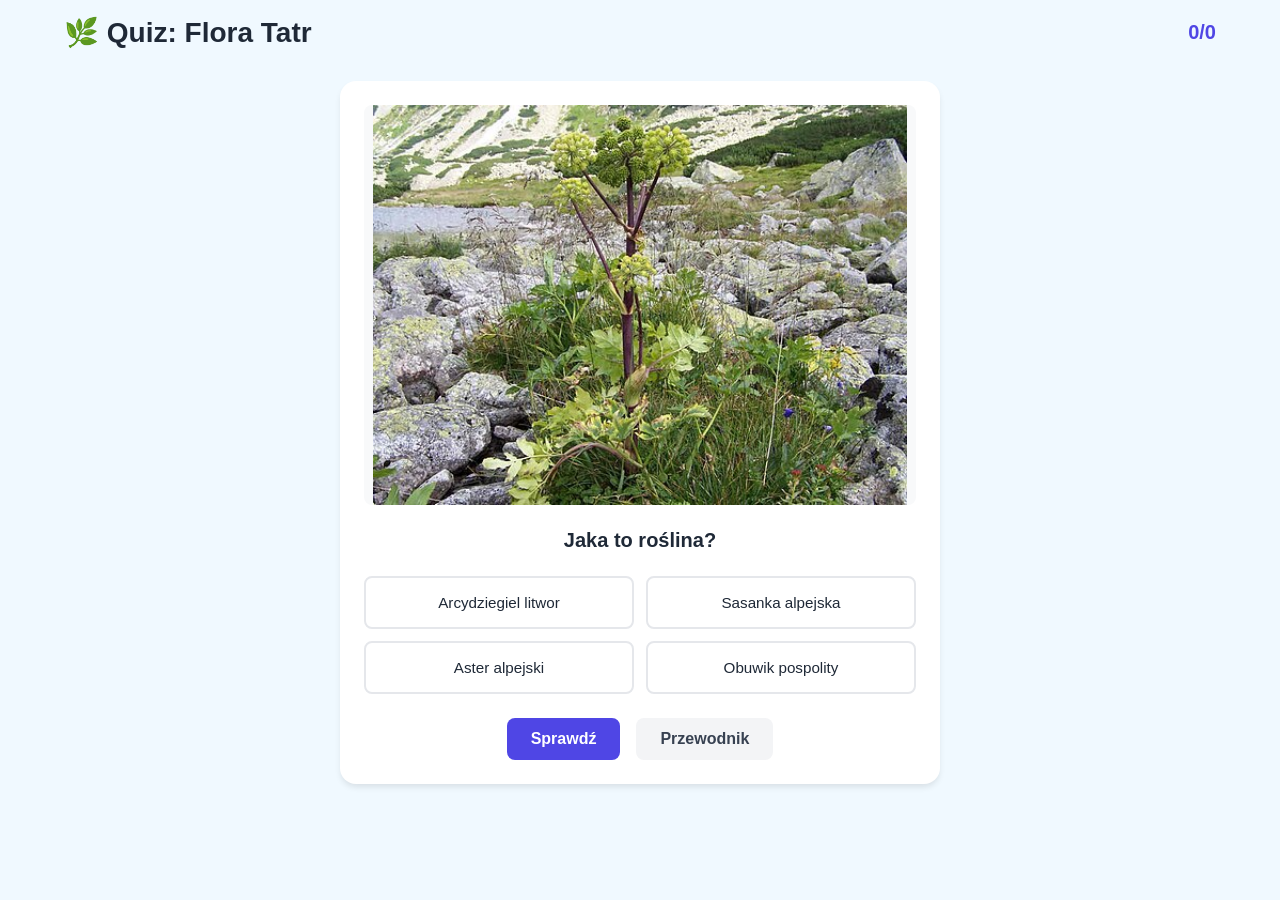
==== commit bb264a84: "feat: add fullsize image modal for gallery images in przewodnik - Add image modal with same dimensio" ====
--- a/index.html
+++ b/index.html
@@ -72,6 +72,14 @@
             </div>
         </div>
         
+        <!-- Image Modal -->
+        <div id="image-modal" class="modal image-modal">
+            <div class="image-modal-content">
+                <button class="close-modal">&times;</button>
+                <img id="fullsize-image" src="" alt="">
+            </div>
+        </div>
+        
         <!-- Loading -->
         <div id="loading" class="loading">
             <div class="spinner"></div>
--- a/style.css
+++ b/style.css
@@ -288,6 +288,13 @@
     height: 150px;
     object-fit: cover;
     border-radius: 0.25rem;
+    cursor: pointer;
+    transition: transform 0.2s;
+}
+
+.modal-gallery img:hover {
+    transform: scale(1.05);
+    opacity: 0.8;
 }
 
 .modal-details {
@@ -317,6 +324,53 @@
     font-style: italic;
     color: #6b7280;
     margin-bottom: 1rem;
+}
+
+/* Image Modal */
+.image-modal {
+    background: rgba(0, 0, 0, 0.8);
+    z-index: 2000;
+}
+
+.image-modal-content {
+    background: transparent;
+    border-radius: 0.5rem;
+    max-width: 90vw;
+    max-height: 90vh;
+    display: flex;
+    justify-content: center;
+    align-items: center;
+    position: relative;
+    padding: 1rem;
+}
+
+.image-modal-content .close-modal {
+    position: absolute;
+    top: -40px;
+    right: 0;
+    background: rgba(0, 0, 0, 0.5);
+    border: none;
+    font-size: 2rem;
+    cursor: pointer;
+    color: white;
+    width: 40px;
+    height: 40px;
+    border-radius: 50%;
+    display: flex;
+    align-items: center;
+    justify-content: center;
+}
+
+.image-modal-content .close-modal:hover {
+    color: white;
+    background: rgba(0, 0, 0, 0.7);
+}
+
+#fullsize-image {
+    max-width: 100%;
+    max-height: 400px;
+    object-fit: contain;
+    border-radius: 0.25rem;
 }
 
 /* Loading */
@@ -333,10 +387,6 @@
     z-index: 2000;
 }
 
-.loading.active {
-    display: flex;
-}
-
 .spinner {
     width: 40px;
     height: 40px;
@@ -369,6 +419,11 @@
     .modal-content {
         padding: 1.5rem;
     }
+    
+    .image-modal-content .close-modal {
+        top: -30px;
+        right: -10px;
+    }
 }
 
 @media (max-width: 480px) {
@@ -383,4 +438,8 @@
     .plants-grid {
         grid-template-columns: 1fr;
     }
-}
+    
+    .modal-gallery {
+        grid-template-columns: repeat(2, 1fr);
+    }
+}
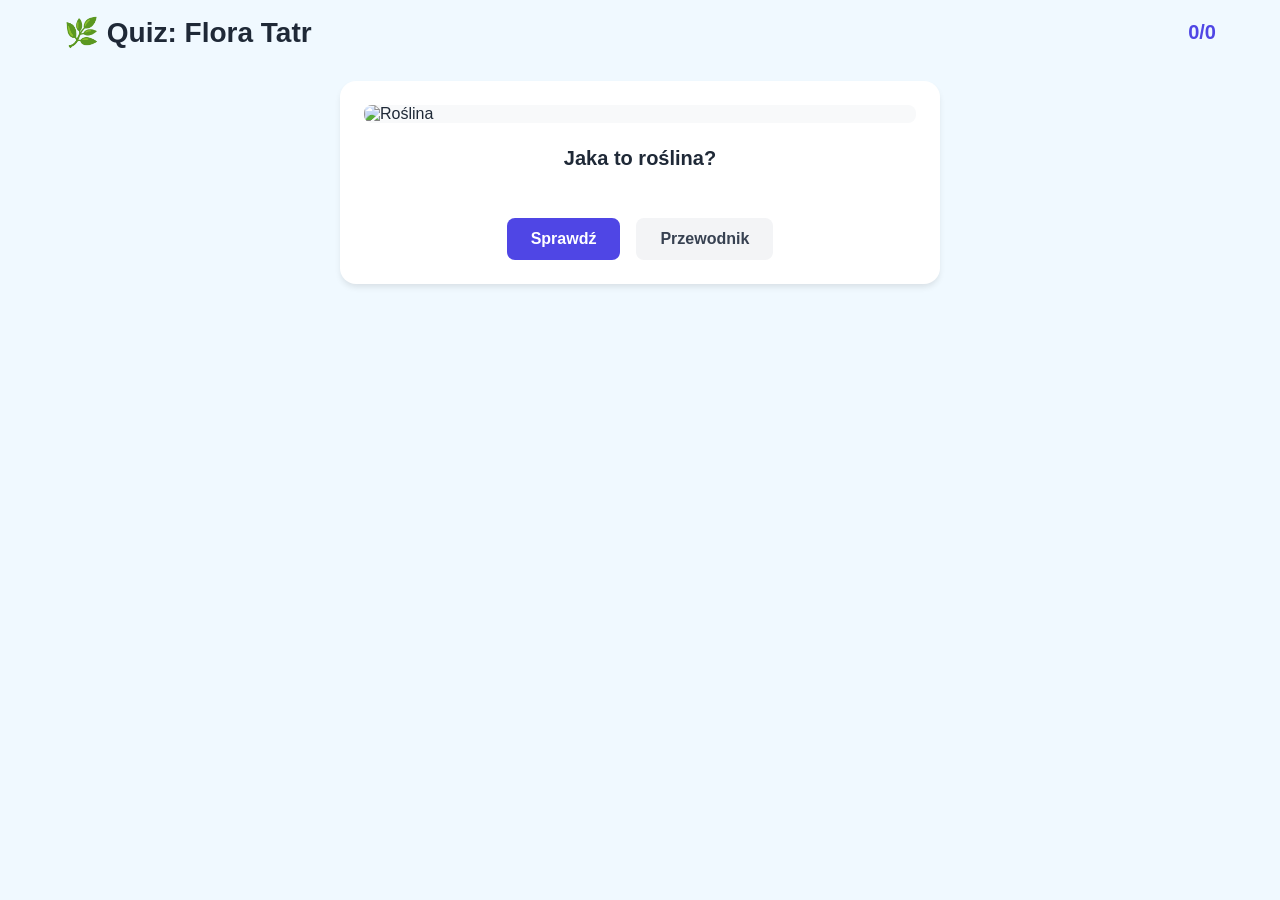
==== commit 7e7679ef: "feat: add trees/shrubs and Tatra herbs, mark Red Book species Add kosodrzewina, sosna limba, lepiężn" ====
--- a/index.html
+++ b/index.html
@@ -45,6 +45,7 @@
                 <h1>📚 Przewodnik po florze Tatr</h1>
                 <button id="back-to-quiz" class="btn btn-primary">Wróć do quizu</button>
             </header>
+            <p class="study-legend">📕 gatunek z Polskiej Czerwonej Księgi Roślin</p>
             <div class="plants-grid" id="plants-grid">
                 <!-- Plants will be inserted here by JS -->
             </div>
@@ -64,6 +65,7 @@
                     <div><strong>Występowanie:</strong> <span id="modal-altitude"></span></div>
                     <div><strong>Strefy:</strong> <span id="modal-zones"></span></div>
                     <div><strong>Podłoże:</strong> <span id="modal-limestone"></span></div>
+                    <div id="modal-redbook-row" class="redbook-row"><strong>Czerwona Księga:</strong> <span id="modal-redbook"></span></div>
                 </div>
                 <div class="modal-characteristics">
                     <h4>Cechy:</h4>
--- a/style.css
+++ b/style.css
@@ -443,3 +443,35 @@
         grid-template-columns: repeat(2, 1fr);
     }
 }
+
+.red-book {
+    font-size: 0.95em;
+    margin-left: 0.3rem;
+    vertical-align: middle;
+}
+
+.study-legend {
+    font-size: 0.9rem;
+    color: #6b7280;
+    margin: -1rem 0.5rem 1.25rem;
+}
+
+.alias-note {
+    color: #64748b;
+    font-weight: normal;
+}
+
+.tile-more {
+    color: #2563eb;
+    font-size: 0.875rem;
+    margin-top: 0.5rem;
+}
+
+.redbook-row {
+    display: none;
+    color: #9f1239;
+}
+
+.option .red-book {
+    display: inline-block;
+}
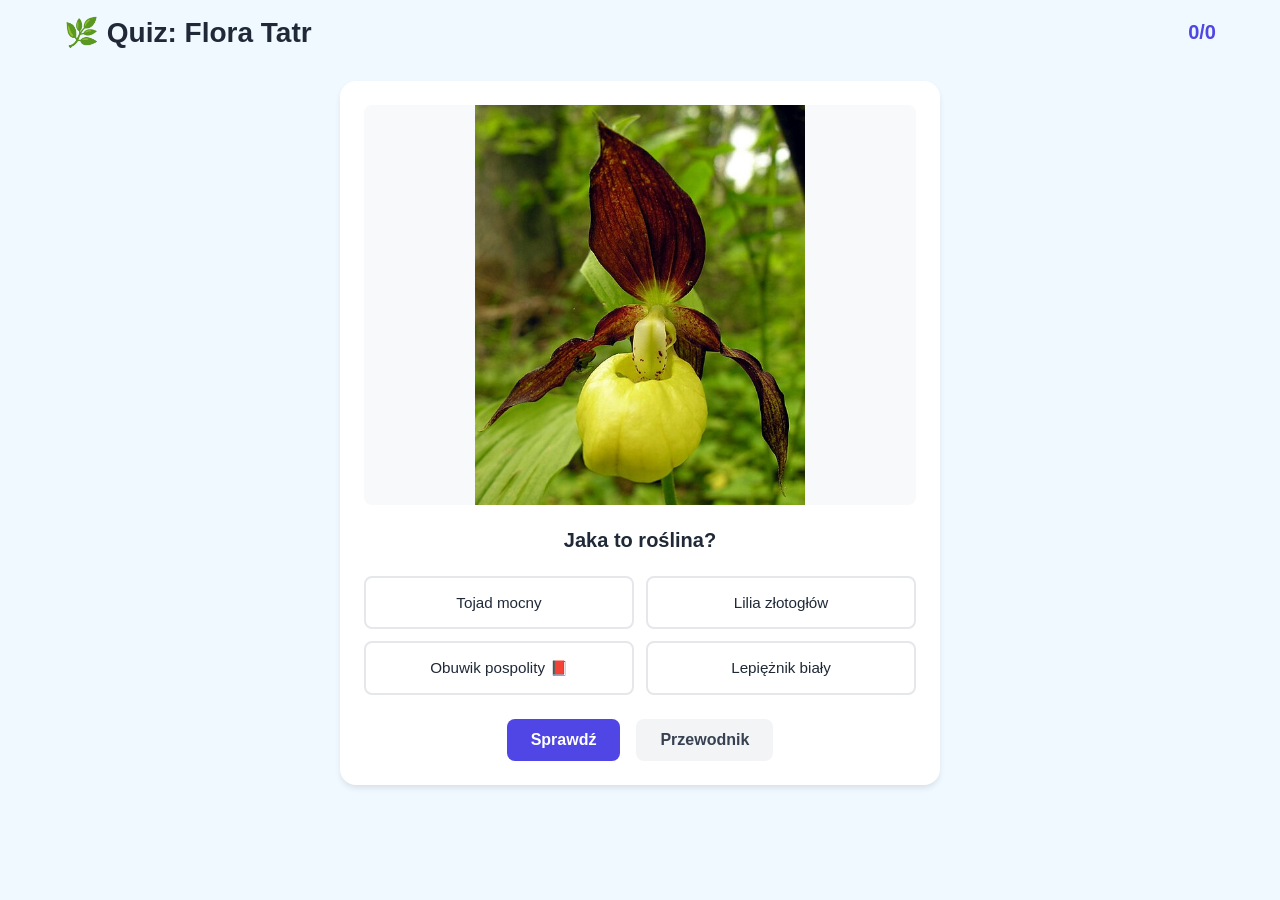
==== commit e75fcb59: "Load test plant Szarotka alpejska into the quiz" ====
--- a/index.html
+++ b/index.html
@@ -8,57 +8,29 @@
 </head>
 <body>
     <div id="app">
-        <!-- Quiz Mode -->
         <div id="quiz-mode" class="mode active">
-            <header>
-                <h1>🌿 Quiz: Flora Tatr</h1>
-                <div class="score-display">
-                    <span id="score">0/0</span>
+            <header><h1>🌿 Quiz: Flora Tatr</h1><div class="score-display"><span id="score">0/0</span></div></header>
+            <div class="quiz-container"><div class="plant-card">
+                <div class="plant-image-container"><img id="plant-image" src="" alt="Roślina"></div>
+                <h2 id="question">Jaka to roślina?</h2>
+                <div class="options-container" id="options-container"></div>
+                <div class="feedback" id="feedback"></div>
+                <div class="controls">
+                    <button id="check-btn" class="btn btn-primary">Sprawdź</button>
+                    <button id="next-btn" class="btn btn-secondary" style="display:none">Następne</button>
+                    <button id="study-btn" class="btn btn-secondary">Przewodnik</button>
                 </div>
-            </header>
-            
-            <div class="quiz-container">
-                <div class="plant-card">
-                    <div class="plant-image-container">
-                        <img id="plant-image" src="" alt="Roślina">
-                    </div>
-                    <h2 id="question">Jaka to roślina?</h2>
-                    
-                    <div class="options-container" id="options-container">
-                        <!-- Options will be inserted here by JS -->
-                    </div>
-                    
-                    <div class="feedback" id="feedback"></div>
-                    
-                    <div class="controls">
-                        <button id="check-btn" class="btn btn-primary">Sprawdź</button>
-                        <button id="next-btn" class="btn btn-secondary" style="display: none;">Następne</button>
-                        <button id="study-btn" class="btn btn-secondary">Przewodnik</button>
-                    </div>
-                </div>
-            </div>
+            </div></div>
         </div>
-        
-        <!-- Study Mode -->
         <div id="study-mode" class="mode">
-            <header>
-                <h1>📚 Przewodnik po florze Tatr</h1>
-                <button id="back-to-quiz" class="btn btn-primary">Wróć do quizu</button>
-            </header>
+            <header><h1>📚 Przewodnik po florze Tatr</h1><button id="back-to-quiz" class="btn btn-primary">Wróć do quizu</button></header>
             <p class="study-legend">📕 gatunek z Polskiej Czerwonej Księgi Roślin</p>
-            <div class="plants-grid" id="plants-grid">
-                <!-- Plants will be inserted here by JS -->
-            </div>
+            <div class="plants-grid" id="plants-grid"></div>
         </div>
-        
-        <!-- Plant Modal -->
         <div id="plant-modal" class="modal">
-            <div class="modal-content">
-                <button class="close-modal">&times;</button>
-                <h2 id="modal-title"></h2>
-                <p id="modal-latin" class="latin-name"></p>
-                <div class="modal-gallery" id="modal-gallery"></div>
-                <p id="modal-description"></p>
+            <div class="modal-content"><button class="close-modal">&times;</button>
+                <h2 id="modal-title"></h2><p id="modal-latin" class="latin-name"></p>
+                <div class="modal-gallery" id="modal-gallery"></div><p id="modal-description"></p>
                 <div class="modal-details">
                     <div><strong>Siedlisko:</strong> <span id="modal-habitat"></span></div>
                     <div><strong>Okres kwitnienia:</strong> <span id="modal-bloom"></span></div>
@@ -67,28 +39,30 @@
                     <div><strong>Podłoże:</strong> <span id="modal-limestone"></span></div>
                     <div id="modal-redbook-row" class="redbook-row"><strong>Czerwona Księga:</strong> <span id="modal-redbook"></span></div>
                 </div>
-                <div class="modal-characteristics">
-                    <h4>Cechy:</h4>
-                    <ul id="modal-characteristics-list"></ul>
-                </div>
+                <div class="modal-characteristics"><h4>Cechy:</h4><ul id="modal-characteristics-list"></ul></div>
             </div>
         </div>
-        
-        <!-- Image Modal -->
-        <div id="image-modal" class="modal image-modal">
-            <div class="image-modal-content">
-                <button class="close-modal">&times;</button>
-                <img id="fullsize-image" src="" alt="">
-            </div>
-        </div>
-        
-        <!-- Loading -->
-        <div id="loading" class="loading">
-            <div class="spinner"></div>
-            <p>Ładowanie...</p>
-        </div>
+        <div id="image-modal" class="modal image-modal"><div class="image-modal-content"><button class="close-modal">&times;</button><img id="fullsize-image" src="" alt=""></div></div>
+        <div id="loading" class="loading"><div class="spinner"></div><p>Ładowanie...</p></div>
     </div>
-    
+    <script>
+      (function () {
+        const originalFetch = window.fetch;
+        window.fetch = async function (input, init) {
+          const url = typeof input === 'string' ? input : input.url;
+          if (url === 'plants.json' || url.endsWith('/plants.json')) {
+            const [baseResponse, extraResponse] = await Promise.all([
+              originalFetch.call(this, input, init), originalFetch.call(this, 'plants-extra.json', init)
+            ]);
+            if (!baseResponse.ok) return baseResponse;
+            const base = await baseResponse.json();
+            const extra = extraResponse.ok ? await extraResponse.json() : [];
+            return new Response(JSON.stringify(base.concat(extra)), {status:200, headers:{'Content-Type':'application/json'}});
+          }
+          return originalFetch.call(this, input, init);
+        };
+      })();
+    </script>
     <script src="script.js"></script>
 </body>
 </html>
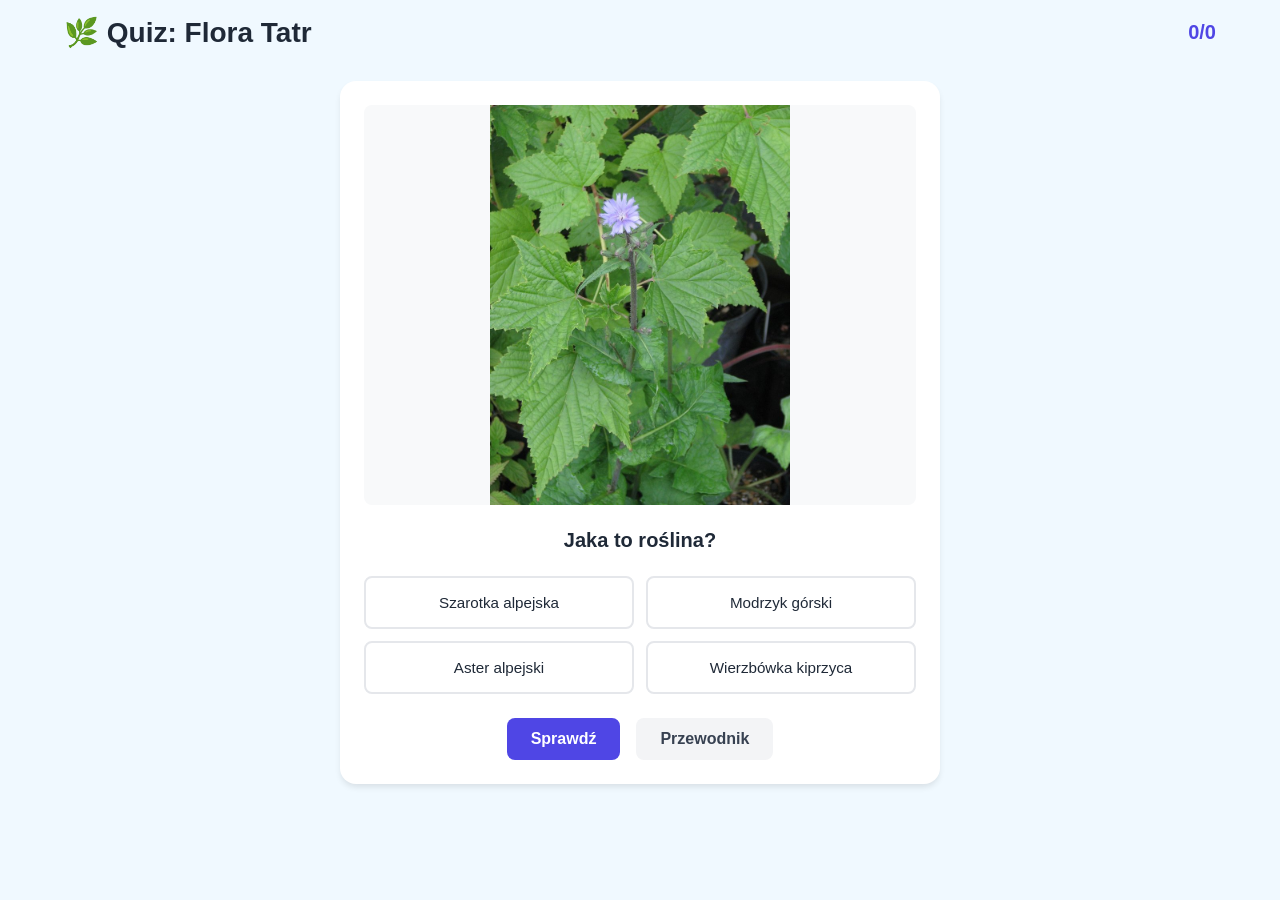
==== commit 135514f5: "Add local photos for all 50 species Quiz images now live in images/ (200 files) instead of Wikimedia" ====
--- a/index.html
+++ b/index.html
@@ -45,24 +45,6 @@
         <div id="image-modal" class="modal image-modal"><div class="image-modal-content"><button class="close-modal">&times;</button><img id="fullsize-image" src="" alt=""></div></div>
         <div id="loading" class="loading"><div class="spinner"></div><p>Ładowanie...</p></div>
     </div>
-    <script>
-      (function () {
-        const originalFetch = window.fetch;
-        window.fetch = async function (input, init) {
-          const url = typeof input === 'string' ? input : input.url;
-          if (url === 'plants.json' || url.endsWith('/plants.json')) {
-            const [baseResponse, extraResponse] = await Promise.all([
-              originalFetch.call(this, input, init), originalFetch.call(this, 'plants-extra.json', init)
-            ]);
-            if (!baseResponse.ok) return baseResponse;
-            const base = await baseResponse.json();
-            const extra = extraResponse.ok ? await extraResponse.json() : [];
-            return new Response(JSON.stringify(base.concat(extra)), {status:200, headers:{'Content-Type':'application/json'}});
-          }
-          return originalFetch.call(this, input, init);
-        };
-      })();
-    </script>
     <script src="script.js"></script>
 </body>
 </html>
